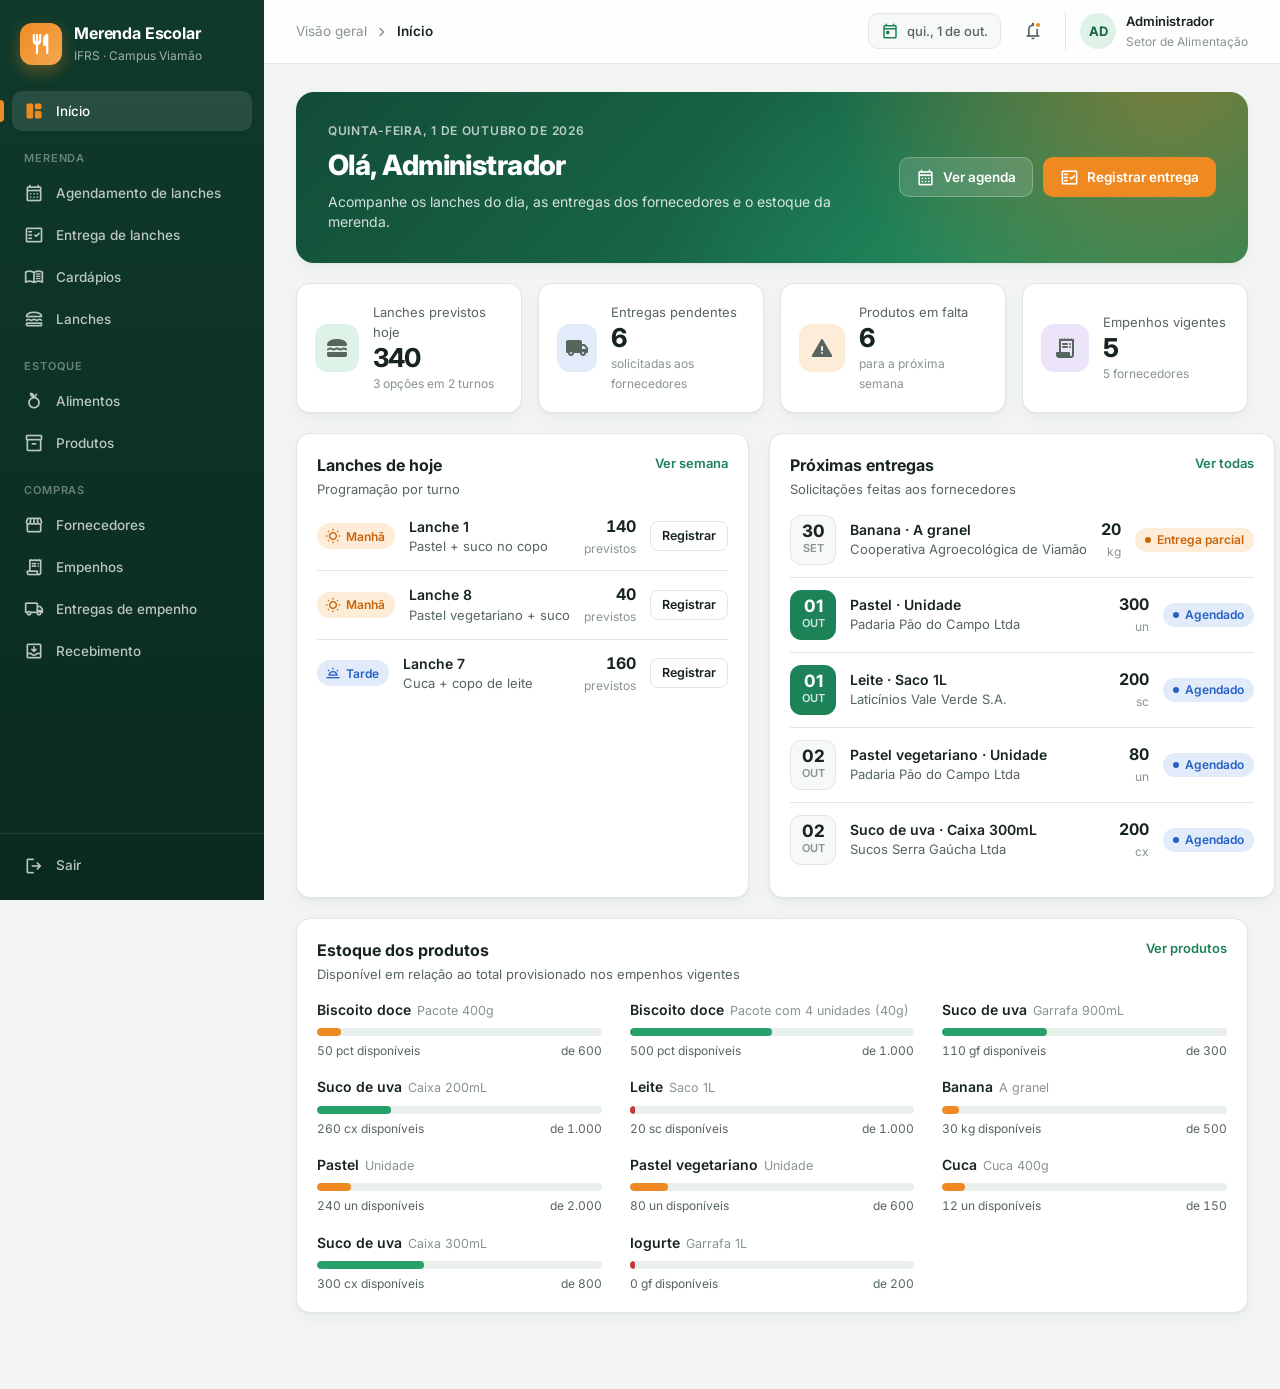
==== index.html @ b2720d5d "FIX" ====
<!DOCTYPE html>
<html lang="pt-BR">
<head>
    <meta charset="UTF-8">
    <meta name="viewport" content="width=device-width, initial-scale=1.0">
    <title>Merenda Escolar · IFRS Campus Viamão</title>
    <link rel="preconnect" href="https://fonts.googleapis.com">
    <link rel="preconnect" href="https://fonts.gstatic.com" crossorigin>
    <link rel="stylesheet" href="https://fonts.googleapis.com/css2?family=Inter:wght@400;500;600;700;800&display=swap">
    <link rel="stylesheet" href="https://fonts.googleapis.com/css2?family=Material+Symbols+Rounded:opsz,wght,FILL,GRAD@20..48,300..600,0..1,0&display=block">
    <link rel="stylesheet" href="css/style.css">
</head>
<body>

    <aside class="sidebar">
        <div class="marca">
            <div class="marca-icone"><span class="icone">restaurant</span></div>
            <div>
                <strong>Merenda Escolar</strong>
                <small>IFRS · Campus Viamão</small>
            </div>
        </div>

        <nav class="menu">
            <a href="#inicio"><span class="icone">space_dashboard</span>Início</a>

            <p class="menu-grupo">Merenda</p>
            <a href="#agendamento"><span class="icone">calendar_month</span>Agendamento de lanches</a>
            <a href="#entrega-lanche"><span class="icone">fact_check</span>Entrega de lanches</a>
            <a href="#cardapios"><span class="icone">menu_book</span>Cardápios</a>
            <a href="#lanches"><span class="icone">lunch_dining</span>Lanches</a>

            <p class="menu-grupo">Estoque</p>
            <a href="#alimentos"><span class="icone">nutrition</span>Alimentos</a>
            <a href="#produtos"><span class="icone">inventory_2</span>Produtos</a>

            <p class="menu-grupo">Compras</p>
            <a href="#fornecedores"><span class="icone">storefront</span>Fornecedores</a>
            <a href="#empenhos"><span class="icone">receipt_long</span>Empenhos</a>
            <a href="#agenda-empenho"><span class="icone">local_shipping</span>Entregas de empenho</a>
            <a href="#recebimento"><span class="icone">move_to_inbox</span>Recebimento</a>
        </nav>

        <div class="sidebar-rodape">
            <a href="#inicio"><span class="icone">logout</span>Sair</a>
        </div>
    </aside>

    <div class="sobreposicao" onclick="alternarMenu()"></div>

    <div class="principal">

        <header class="topo">
            <button class="btn-icone btn-menu" onclick="alternarMenu()"><span class="icone">menu</span></button>
            <div class="trilha">
                <span id="trilha-grupo"></span>
                <span class="icone">chevron_right</span>
                <strong id="trilha-pagina"></strong>
            </div>
            <div class="topo-acoes">
                <div class="data-hoje"><span class="icone">today</span><span id="data-hoje"></span></div>
                <button class="btn-icone notificacao"><span class="icone">notifications</span><i></i></button>
                <div class="usuario">
                    <div class="avatar">AD</div>
                    <div class="usuario-info">
                        <strong>Administrador</strong>
                        <small>Setor de Alimentação</small>
                    </div>
                </div>
            </div>
        </header>

        <main class="conteudo">

            <section class="pagina" data-pagina="inicio">
                <div class="boas-vindas">
                    <div>
                        <span class="sobretitulo" id="inicio-data"></span>
                        <h1>Olá, Administrador</h1>
                        <p>Acompanhe os lanches do dia, as entregas dos fornecedores e o estoque da merenda.</p>
                    </div>
                    <div class="boas-vindas-acoes">
                        <a class="btn btn-claro" href="#agendamento"><span class="icone">calendar_month</span>Ver agenda</a>
                        <a class="btn btn-destaque" href="#entrega-lanche"><span class="icone">fact_check</span>Registrar entrega</a>
                    </div>
                </div>

                <div class="stats">
                    <div class="stat">
                        <div class="stat-icone verde"><span class="icone">lunch_dining</span></div>
                        <div><span>Lanches previstos hoje</span><strong id="stat-lanches"></strong><small id="stat-lanches-info"></small></div>
                    </div>
                    <div class="stat">
                        <div class="stat-icone azul"><span class="icone">local_shipping</span></div>
                        <div><span>Entregas pendentes</span><strong id="stat-entregas"></strong><small>solicitadas aos fornecedores</small></div>
                    </div>
                    <div class="stat">
                        <div class="stat-icone laranja"><span class="icone">warning</span></div>
                        <div><span>Produtos em falta</span><strong id="stat-abaixo"></strong><small>para a próxima semana</small></div>
                    </div>
                    <div class="stat">
                        <div class="stat-icone roxo"><span class="icone">receipt_long</span></div>
                        <div><span>Empenhos vigentes</span><strong id="stat-empenhos"></strong><small id="stat-empenhos-info"></small></div>
                    </div>
                </div>

                <div class="grade-2">
                    <div class="card">
                        <div class="card-topo">
                            <div><h3>Lanches de hoje</h3><p>Programação por turno</p></div>
                            <a class="link" href="#agendamento">Ver semana</a>
                        </div>
                        <ul class="lista" id="inicio-lanches"></ul>
                    </div>
                    <div class="card">
                        <div class="card-topo">
                            <div><h3>Próximas entregas</h3><p>Solicitações feitas aos fornecedores</p></div>
                            <a class="link" href="#agenda-empenho">Ver todas</a>
                        </div>
                        <ul class="lista" id="inicio-entregas"></ul>
                    </div>
                </div>

                <div class="card">
                    <div class="card-topo">
                        <div><h3>Estoque dos produtos</h3><p>Disponível em relação ao total provisionado nos empenhos vigentes</p></div>
                        <a class="link" href="#produtos">Ver produtos</a>
                    </div>
                    <div class="estoque-grade" id="inicio-estoque"></div>
                </div>
            </section>

            <section class="pagina" data-pagina="agendamento">
                <div class="pagina-topo">
                    <div>
                        <h1>Agendamento de lanches</h1>
                        <p>Programe os lanches de cada dia e turno. Mais de um lanche no mesmo turno vira opção de escolha para os estudantes.</p>
                    </div>
                    <button class="btn btn-primario" data-modal="modal-agendamento"><span class="icone">add</span>Agendar lanche</button>
                </div>

                <div class="card">
                    <div class="semana-barra">
                        <div class="semana-nav">
                            <button class="btn-icone" onclick="mudarSemana(-1)"><span class="icone">chevron_left</span></button>
                            <strong id="semana-titulo"></strong>
                            <button class="btn-icone" onclick="mudarSemana(1)"><span class="icone">chevron_right</span></button>
                            <button class="btn btn-fantasma btn-pequeno" onclick="mudarSemana(0)">Semana atual</button>
                        </div>
                        <div class="legenda">
                            <span><i class="ponto agendado"></i>Agendado</span>
                            <span><i class="ponto entregue"></i>Entregue</span>
                        </div>
                    </div>
                    <div class="semana" id="semana"></div>
                </div>

                <div class="card">
                    <div class="card-topo">
                        <div>
                            <h3>Previsão de produtos</h3>
                            <p>Quantidade necessária para a semana de <span id="previsao-periodo"></span>, comparada ao estoque e ao saldo dos empenhos</p>
                        </div>
                    </div>
                    <div class="tabela-wrap tabela-embutida">
                        <table class="tabela">
                            <thead>
                                <tr><th>Produto</th><th class="num">Necessário</th><th class="num">Em estoque</th><th class="num">Saldo em empenho</th><th>Situação</th><th></th></tr>
                            </thead>
                            <tbody id="tabela-necessidade"></tbody>
                        </table>
                    </div>
                </div>
            </section>

            <section class="pagina" data-pagina="entrega-lanche">
                <div class="pagina-topo">
                    <div>
                        <h1>Entrega de lanches</h1>
                        <p>Registre o que foi efetivamente entregue aos estudantes e acompanhe a sobra de cada lanche.</p>
                    </div>
                </div>

                <div class="entrega-layout">
                    <div class="card entrega-lateral">
                        <label class="campo"><span>Data</span><input type="date" id="entrega-data" onchange="renderEntregaLista()"></label>
                        <div class="entrega-lista" id="entrega-lista"></div>
                    </div>
                    <div class="card" id="entrega-detalhe"></div>
                </div>

                <div class="card">
                    <div class="card-topo">
                        <div><h3>Histórico de entregas</h3><p>Lanches já entregues e sobra calculada (previsto − entregue)</p></div>
                    </div>
                    <div class="tabela-wrap tabela-embutida">
                        <table class="tabela">
                            <thead>
                                <tr><th>Data</th><th>Turno</th><th>Lanche</th><th class="num">Previstos</th><th class="num">Entregues</th><th class="num">Sobra</th><th>Aproveitamento</th></tr>
                            </thead>
                            <tbody id="tabela-historico"></tbody>
                        </table>
                    </div>
                </div>
            </section>

            <section class="pagina" data-pagina="cardapios">
                <div class="pagina-topo">
                    <div>
                        <h1>Cardápios</h1>
                        <p>Combinações de alimentos com a quantidade expressa na unidade base de cada alimento.</p>
                    </div>
                    <button class="btn btn-primario" data-modal="modal-cardapio"><span class="icone">add</span>Novo cardápio</button>
                </div>
                <div class="cartoes" id="lista-cardapios"></div>
            </section>

            <section class="pagina" data-pagina="lanches">
                <div class="pagina-topo">
                    <div>
                        <h1>Lanches</h1>
                        <p>Cada lanche define exatamente quais produtos serão entregues e de que forma.</p>
                    </div>
                    <button class="btn btn-primario" data-modal="modal-lanche"><span class="icone">add</span>Novo lanche</button>
                </div>

                <div class="referencias">
                    <div><span class="ref ref-inteiro">Inteiro</span><p>Quantidade do produto inteiro: 1 caixa, 2 pastéis, ¼ de cuca.</p></div>
                    <div><span class="ref ref-base">Unidade base</span><p>Na unidade do alimento: 0,2 L de suco, 0,3 Kg de banana.</p></div>
                    <div><span class="ref ref-subitens">Subitens</span><p>Partes do produto: 4 biscoitos de um pacote com 40.</p></div>
                </div>

                <div class="cartoes" id="lista-lanches"></div>
            </section>

            <section class="pagina" data-pagina="alimentos">
                <div class="pagina-topo">
                    <div>
                        <h1>Alimentos</h1>
                        <p>Cadastro genérico dos alimentos que compõem os cardápios.</p>
                    </div>
                    <button class="btn btn-primario" data-modal="modal-alimento"><span class="icone">add</span>Novo alimento</button>
                </div>

                <div class="card" data-filtragem>
                    <div class="card-barra">
                        <label class="busca"><span class="icone">search</span><input type="search" placeholder="Buscar alimento"></label>
                        <div class="chips">
                            <button class="ativo" data-filtro="">Todos</button>
                            <button data-filtro="Comida">Comida</button>
                            <button data-filtro="Bebida">Bebida</button>
                        </div>
                    </div>
                    <div class="tabela-wrap tabela-embutida">
                        <table class="tabela">
                            <thead>
                                <tr><th>Alimento</th><th>Natureza</th><th>Grupo</th><th>Unidade base</th><th class="num">Produtos</th><th></th></tr>
                            </thead>
                            <tbody id="tabela-alimentos" data-itens></tbody>
                        </table>
                    </div>
                </div>
            </section>

            <section class="pagina" data-pagina="produtos">
                <div class="pagina-topo">
                    <div>
                        <h1>Produtos</h1>
                        <p>Apresentações concretas dos alimentos, com embalagem, subitens e estoque.</p>
                    </div>
                    <button class="btn btn-primario" data-modal="modal-produto"><span class="icone">add</span>Novo produto</button>
                </div>

                <div class="card" data-filtragem>
                    <div class="card-barra">
                        <label class="busca"><span class="icone">search</span><input type="search" placeholder="Buscar produto"></label>
                        <div class="chips">
                            <button class="ativo" data-filtro="">Todos</button>
                            <button data-filtro="Comida">Comida</button>
                            <button data-filtro="Bebida">Bebida</button>
                        </div>
                    </div>
                    <div class="tabela-wrap tabela-embutida">
                        <table class="tabela">
                            <thead>
                                <tr><th>Produto</th><th>Quant. unitária base</th><th>Subitens</th><th>Estoque disponível</th><th class="num">Provisionado</th><th></th></tr>
                            </thead>
                            <tbody id="tabela-produtos" data-itens></tbody>
                        </table>
                    </div>
                </div>
            </section>

            <section class="pagina" data-pagina="fornecedores">
                <div class="pagina-topo">
                    <div>
                        <h1>Fornecedores</h1>
                        <p>Empresas com contrato de empenho firmado com o campus.</p>
                    </div>
                    <button class="btn btn-primario" data-modal="modal-fornecedor"><span class="icone">add</span>Novo fornecedor</button>
                </div>

                <div class="card" data-filtragem>
                    <div class="card-barra">
                        <label class="busca"><span class="icone">search</span><input type="search" placeholder="Buscar por nome ou CNPJ"></label>
                    </div>
                    <div class="tabela-wrap tabela-embutida">
                        <table class="tabela">
                            <thead>
                                <tr><th>Fornecedor</th><th>CNPJ</th><th>Telefone</th><th>Empenhos</th><th></th></tr>
                            </thead>
                            <tbody id="tabela-fornecedores" data-itens></tbody>
                        </table>
                    </div>
                </div>
            </section>

            <section class="pagina" data-pagina="empenhos">
                <div class="pagina-topo">
                    <div>
                        <h1>Empenhos</h1>
                        <p>Contratos informados pelo setor de compras, com os itens e quantidades empenhadas.</p>
                    </div>
                    <button class="btn btn-primario" data-modal="modal-empenho"><span class="icone">add</span>Registrar empenho</button>
                </div>

                <div data-filtragem>
                    <div class="barra-solta">
                        <label class="busca"><span class="icone">search</span><input type="search" placeholder="Buscar empenho, fornecedor ou produto"></label>
                        <div class="chips">
                            <button class="ativo" data-filtro="">Todos</button>
                            <button data-filtro="vigente">Vigentes</button>
                            <button data-filtro="encerrado">Encerrados</button>
                        </div>
                    </div>
                    <div id="lista-empenhos" data-itens></div>
                </div>
            </section>

            <section class="pagina" data-pagina="agenda-empenho">
                <div class="pagina-topo">
                    <div>
                        <h1>Entregas de empenho</h1>
                        <p>Solicitações de entrega feitas aos fornecedores a partir do saldo dos empenhos.</p>
                    </div>
                    <button class="btn btn-primario" data-modal="modal-agenda-empenho"><span class="icone">add</span>Solicitar entrega</button>
                </div>

                <div class="card" data-filtragem>
                    <div class="card-barra">
                        <label class="busca"><span class="icone">search</span><input type="search" placeholder="Buscar solicitação"></label>
                        <div class="chips">
                            <button class="ativo" data-filtro="">Todas</button>
                            <button data-filtro="agendado">Agendadas</button>
                            <button data-filtro="entrega_parcial">Parciais</button>
                            <button data-filtro="entrega_total">Totais</button>
                            <button data-filtro="finalizado">Finalizadas</button>
                        </div>
                    </div>
                    <div class="tabela-wrap tabela-embutida">
                        <table class="tabela">
                            <thead>
                                <tr><th>Empenho</th><th>Produto</th><th>Solicitado em</th><th>Previsto para</th><th class="num">Solicitado</th><th class="num">Entregue</th><th>Situação</th><th></th></tr>
                            </thead>
                            <tbody id="tabela-agenda-empenho" data-itens></tbody>
                        </table>
                    </div>
                </div>
            </section>

            <section class="pagina" data-pagina="recebimento">
                <div class="pagina-topo">
                    <div>
                        <h1>Recebimento de produtos</h1>
                        <p>Confirme as entregas feitas pelos fornecedores. O estoque disponível é atualizado com a quantidade recebida.</p>
                    </div>
                </div>

                <div class="recebimentos" id="lista-recebimento"></div>

                <div class="card">
                    <div class="card-topo">
                        <div><h3>Recebimentos recentes</h3><p>Entregas já registradas no sistema</p></div>
                    </div>
                    <div class="tabela-wrap tabela-embutida">
                        <table class="tabela">
                            <thead>
                                <tr><th>Recebido em</th><th>Produto</th><th>Empenho</th><th class="num">Solicitado</th><th class="num">Recebido</th><th>Situação</th></tr>
                            </thead>
                            <tbody id="tabela-recebidos"></tbody>
                        </table>
                    </div>
                </div>
            </section>

        </main>
    </div>

    <dialog class="modal" id="modal-agendamento">
        <form method="dialog">
            <header class="modal-topo">
                <div><h2>Agendar lanche</h2><p>Escolha o dia, o turno e o lanche que será servido.</p></div>
                <button type="button" class="btn-icone" data-fechar><span class="icone">close</span></button>
            </header>
            <div class="modal-corpo">
                <div class="campos">
                    <label class="campo"><span>Data</span><input type="date" value="2026-10-05"></label>
                    <div class="campo">
                        <span>Turno</span>
                        <div class="segmentado">
                            <label><input type="radio" name="turno-agendamento" checked><span>Manhã</span></label>
                            <label><input type="radio" name="turno-agendamento"><span>Tarde</span></label>
                        </div>
                    </div>
                    <label class="campo campo-largo"><span>Lanche</span><select data-opcoes="lanches"></select></label>
                    <label class="campo"><span>Quantidade prevista</span><input type="number" min="1" placeholder="Ex.: 140"></label>
                    <label class="campo"><span>Situação</span><input type="text" value="Agendado" disabled></label>
                    <label class="campo campo-largo"><span>Observações</span><textarea rows="3" placeholder="Opcional"></textarea></label>
                    <div class="dica campo-largo"><span class="icone">lightbulb</span><p>Para oferecer duas opções no mesmo turno, agende outro lanche com a mesma data e turno.</p></div>
                </div>
            </div>
            <footer class="modal-rodape">
                <button type="button" class="btn btn-fantasma" data-fechar>Cancelar</button>
                <button class="btn btn-primario" data-toast="Lanche agendado">Salvar agendamento</button>
            </footer>
        </form>
    </dialog>

    <dialog class="modal" id="modal-cardapio">
        <form method="dialog">
            <header class="modal-topo">
                <div><h2>Cardápio</h2><p>Monte a lista de alimentos e a quantidade de cada um.</p></div>
                <button type="button" class="btn-icone" data-fechar><span class="icone">close</span></button>
            </header>
            <div class="modal-corpo">
                <div class="campos">
                    <label class="campo campo-largo"><span>Nome</span><input type="text" placeholder="Ex.: Banana, biscoito e leite"></label>
                    <label class="campo campo-largo"><span>Descrição</span><input type="text" placeholder="Opcional"></label>
                </div>
                <div class="itens-titulo"><h4>Itens de alimento</h4><span>Quantidade na unidade base do alimento</span></div>
                <div class="itens-form">
                    <div class="linha-item">
                        <label class="campo"><span>Alimento</span><select data-opcoes="alimentos"></select></label>
                        <label class="campo"><span>Quantidade</span><input type="number" step="0.01" min="0" placeholder="Ex.: 0,25"></label>
                        <button type="button" class="btn-icone" data-remover title="Remover"><span class="icone">delete</span></button>
                    </div>
                    <div class="linha-item">
                        <label class="campo"><span>Alimento</span><select data-opcoes="alimentos"></select></label>
                        <label class="campo"><span>Quantidade</span><input type="number" step="0.01" min="0" placeholder="Ex.: 0,25"></label>
                        <button type="button" class="btn-icone" data-remover title="Remover"><span class="icone">delete</span></button>
                    </div>
                </div>
                <button type="button" class="btn-adicionar" data-adicionar><span class="icone">add</span>Adicionar item</button>
            </div>
            <footer class="modal-rodape">
                <button type="button" class="btn btn-fantasma" data-fechar>Cancelar</button>
                <button class="btn btn-primario" data-toast="Cardápio salvo">Salvar cardápio</button>
            </footer>
        </form>
    </dialog>

    <dialog class="modal modal-largo" id="modal-lanche">
        <form method="dialog">
            <header class="modal-topo">
                <div><h2>Lanche</h2><p>Defina os produtos que serão entregues a partir de um cardápio.</p></div>
                <button type="button" class="btn-icone" data-fechar><span class="icone">close</span></button>
            </header>
            <div class="modal-corpo">
                <div class="campos">
                    <label class="campo"><span>Cardápio</span><select data-opcoes="cardapios"></select></label>
                    <label class="campo"><span>Descrição</span><input type="text" placeholder="Ex.: Pastel + suco em caixinha"></label>
                </div>
                <div class="itens-titulo"><h4>Itens do lanche</h4><span>Produto e forma de consumo</span></div>
                <div class="itens-form">
                    <div class="linha-item lanche">
                        <label class="campo"><span>Produto</span><select data-opcoes="produtos"></select></label>
                        <label class="campo"><span>Referência</span><select><option>Inteiro</option><option>Unidade base</option><option>Subitens</option></select></label>
                        <label class="campo"><span>Quantidade</span><input type="number" step="0.01" min="0" placeholder="Ex.: 1"></label>
                        <label class="campo"><span>Conversão</span><input type="number" min="1" placeholder="Auto"></label>
                        <button type="button" class="btn-icone" data-remover title="Remover"><span class="icone">delete</span></button>
                    </div>
                    <div class="linha-item lanche">
                        <label class="campo"><span>Produto</span><select data-opcoes="produtos"></select></label>
                        <label class="campo"><span>Referência</span><select><option>Inteiro</option><option>Unidade base</option><option>Subitens</option></select></label>
                        <label class="campo"><span>Quantidade</span><input type="number" step="0.01" min="0" placeholder="Ex.: 1"></label>
                        <label class="campo"><span>Conversão</span><input type="number" min="1" placeholder="Auto"></label>
                        <button type="button" class="btn-icone" data-remover title="Remover"><span class="icone">delete</span></button>
                    </div>
                </div>
                <button type="button" class="btn-adicionar" data-adicionar><span class="icone">add</span>Adicionar item</button>
                <div class="dica"><span class="icone">info</span><p>A conversão só é usada em subitens. Deixe em branco para usar a quantidade de subitens cadastrada no produto.</p></div>
            </div>
            <footer class="modal-rodape">
                <button type="button" class="btn btn-fantasma" data-fechar>Cancelar</button>
                <button class="btn btn-primario" data-toast="Lanche salvo">Salvar lanche</button>
            </footer>
        </form>
    </dialog>

    <dialog class="modal" id="modal-alimento">
        <form method="dialog">
            <header class="modal-topo">
                <div><h2>Alimento</h2><p>Entidade genérica usada na montagem dos cardápios.</p></div>
                <button type="button" class="btn-icone" data-fechar><span class="icone">close</span></button>
            </header>
            <div class="modal-corpo">
                <div class="campos">
                    <label class="campo campo-largo"><span>Nome</span><input type="text" placeholder="Ex.: Banana"></label>
                    <label class="campo campo-largo"><span>Descrição</span><input type="text" placeholder="Ex.: Banana prata"></label>
                    <div class="campo">
                        <span>Natureza</span>
                        <div class="segmentado">
                            <label><input type="radio" name="natureza" checked><span>Comida</span></label>
                            <label><input type="radio" name="natureza"><span>Bebida</span></label>
                        </div>
                    </div>
                    <label class="campo">
                        <span>Grupo alimentar</span>
                        <select><option>Fruta</option><option>Panifício</option><option>Laticínio</option><option>Suco</option><option>Cereal</option><option>Outro</option></select>
                    </label>
                    <label class="campo">
                        <span>Unidade de medida base</span>
                        <select><option>Quilograma (Kg)</option><option>Grama (g)</option><option>Litro (L)</option><option>Mililitro (mL)</option><option>Unidade (un)</option><option>Dúzia (dz)</option></select>
                    </label>
                </div>
            </div>
            <footer class="modal-rodape">
                <button type="button" class="btn btn-fantasma" data-fechar>Cancelar</button>
                <button class="btn btn-primario" data-toast="Alimento salvo">Salvar alimento</button>
            </footer>
        </form>
    </dialog>

    <dialog class="modal" id="modal-produto">
        <form method="dialog">
            <header class="modal-topo">
                <div><h2>Produto</h2><p>Apresentação concreta de um alimento adquirido.</p></div>
                <button type="button" class="btn-icone" data-fechar><span class="icone">close</span></button>
            </header>
            <div class="modal-corpo">
                <div class="campos">
                    <label class="campo"><span>Alimento</span><select data-opcoes="alimentos"></select></label>
                    <label class="campo">
                        <span>Embalagem</span>
                        <select><option>Unidade (un)</option><option>Pacote (pct)</option><option>Caixa (cx)</option><option>Garrafa (gf)</option><option>Saco (sc)</option><option>Quilo (kg)</option></select>
                    </label>
                    <label class="campo campo-largo"><span>Descrição</span><input type="text" placeholder="Ex.: Pacote 400g"></label>
                    <label class="campo"><span>Quantidade unitária base</span><span class="input-sufixo"><input type="number" step="0.01" min="0" placeholder="0,4"><em>Kg</em></span></label>
                    <label class="campo"><span>Estoque atual</span><input type="number" min="0" placeholder="0"></label>
                    <label class="campo"><span>Quantidade de subitens</span><input type="number" min="0" placeholder="Ex.: 40"></label>
                    <label class="campo"><span>Nome do subitem</span><input type="text" placeholder="Ex.: biscoitos"></label>
                    <div class="dica campo-largo"><span class="icone">lightbulb</span><p>Um pacote de biscoito de 400g tem quantidade unitária base 0,4 Kg e aproximadamente 40 subitens.</p></div>
                </div>
            </div>
            <footer class="modal-rodape">
                <button type="button" class="btn btn-fantasma" data-fechar>Cancelar</button>
                <button class="btn btn-primario" data-toast="Produto salvo">Salvar produto</button>
            </footer>
        </form>
    </dialog>

    <dialog class="modal" id="modal-fornecedor">
        <form method="dialog">
            <header class="modal-topo">
                <div><h2>Fornecedor</h2><p>Empresa com contrato de empenho firmado.</p></div>
                <button type="button" class="btn-icone" data-fechar><span class="icone">close</span></button>
            </header>
            <div class="modal-corpo">
                <div class="campos">
                    <label class="campo campo-largo"><span>Razão social</span><input type="text" placeholder="Ex.: Padaria Pão do Campo Ltda"></label>
                    <label class="campo"><span>CNPJ</span><input type="text" placeholder="00.000.000/0000-00"></label>
                    <label class="campo"><span>Telefone</span><input type="tel" placeholder="(51) 0000-0000"></label>
                    <label class="campo campo-largo"><span>E-mail</span><input type="email" placeholder="contato@empresa.com.br"></label>
                </div>
            </div>
            <footer class="modal-rodape">
                <button type="button" class="btn btn-fantasma" data-fechar>Cancelar</button>
                <button class="btn btn-primario" data-toast="Fornecedor salvo">Salvar fornecedor</button>
            </footer>
        </form>
    </dialog>

    <dialog class="modal" id="modal-empenho">
        <form method="dialog">
            <header class="modal-topo">
                <div><h2>Empenho</h2><p>Lance o contrato informado pelo setor de compras.</p></div>
                <button type="button" class="btn-icone" data-fechar><span class="icone">close</span></button>
            </header>
            <div class="modal-corpo">
                <div class="campos">
                    <label class="campo"><span>Número do empenho</span><input type="text" placeholder="Ex.: 2026NE000106"></label>
                    <label class="campo"><span>Fornecedor</span><select data-opcoes="fornecedores"></select></label>
                    <label class="campo"><span>Data inicial</span><input type="date"></label>
                    <label class="campo"><span>Data final</span><input type="date"></label>
                </div>
                <div class="itens-titulo"><h4>Itens empenhados</h4><span>Esses itens entram no estoque provisionado</span></div>
                <div class="itens-form">
                    <div class="linha-item">
                        <label class="campo"><span>Produto</span><select data-opcoes="produtos"></select></label>
                        <label class="campo"><span>Quantidade empenhada</span><input type="number" min="0" placeholder="Ex.: 1000"></label>
                        <button type="button" class="btn-icone" data-remover title="Remover"><span class="icone">delete</span></button>
                    </div>
                </div>
                <button type="button" class="btn-adicionar" data-adicionar><span class="icone">add</span>Adicionar item</button>
            </div>
            <footer class="modal-rodape">
                <button type="button" class="btn btn-fantasma" data-fechar>Cancelar</button>
                <button class="btn btn-primario" data-toast="Empenho registrado">Salvar empenho</button>
            </footer>
        </form>
    </dialog>

    <dialog class="modal" id="modal-agenda-empenho">
        <form method="dialog">
            <header class="modal-topo">
                <div><h2>Solicitar entrega</h2><p>Agende a entrega de um item do empenho com o fornecedor.</p></div>
                <button type="button" class="btn-icone" data-fechar><span class="icone">close</span></button>
            </header>
            <div class="modal-corpo">
                <div class="campos">
                    <label class="campo campo-largo"><span>Empenho</span><select data-opcoes="empenhos"></select></label>
                    <label class="campo campo-largo"><span>Produto</span><select data-opcoes="produtos"></select></label>
                    <label class="campo"><span>Quantidade solicitada</span><input type="number" min="1" placeholder="Ex.: 300"></label>
                    <label class="campo"><span>Data prevista de entrega</span><input type="date"></label>
                    <label class="campo campo-largo"><span>Observação</span><textarea rows="2" placeholder="Opcional"></textarea></label>
                    <div class="dica campo-largo"><span class="icone">info</span><p>A data da solicitação é registrada automaticamente e o estado inicial é “Agendado”.</p></div>
                </div>
            </div>
            <footer class="modal-rodape">
                <button type="button" class="btn btn-fantasma" data-fechar>Cancelar</button>
                <button class="btn btn-primario" data-toast="Entrega solicitada">Solicitar entrega</button>
            </footer>
        </form>
    </dialog>

    <div class="toast" id="toast"><span class="icone">check_circle</span><span id="toast-texto"></span></div>

    <script src="js/dados.js"></script>
    <script src="js/app.js"></script>
</body>
</html>
---- css/style.css ----
:root {
    --verde-950: #0a2a1f;
    --verde-900: #0f3a2b;
    --verde-800: #134c37;
    --verde-700: #176446;
    --verde-600: #1d8258;
    --verde-500: #27a06c;
    --verde-100: #dff2e8;
    --verde-50: #f0f8f3;
    --laranja-600: #c9640c;
    --laranja-500: #ef8a22;
    --laranja-100: #fdecd7;
    --azul-600: #2560c4;
    --azul-100: #e2ebfa;
    --vermelho-600: #c63737;
    --vermelho-100: #fae3e3;
    --roxo-600: #6c45c2;
    --roxo-100: #ece5fa;
    --fundo: #f2f5f2;
    --superficie: #ffffff;
    --superficie-2: #f7f9f7;
    --borda: #e1e7e2;
    --borda-forte: #cbd5cd;
    --texto: #17251e;
    --texto-2: #56665e;
    --texto-3: #87958e;
    --raio: 14px;
    --sombra: 0 1px 2px rgba(15, 40, 28, .05), 0 6px 18px rgba(15, 40, 28, .04);
    --sombra-forte: 0 24px 60px rgba(8, 28, 20, .22);
    --sidebar: 264px;
}

* {
    box-sizing: border-box;
    margin: 0;
    padding: 0;
}

[hidden] {
    display: none !important;
}

body {
    font-family: "Inter", system-ui, sans-serif;
    font-size: 14px;
    line-height: 1.45;
    color: var(--texto);
    background: var(--fundo);
    -webkit-font-smoothing: antialiased;
}

a {
    color: inherit;
}

button,
input,
select,
textarea {
    font: inherit;
    color: inherit;
}

:focus-visible {
    outline: 2px solid var(--verde-500);
    outline-offset: 2px;
}

.icone {
    font-family: "Material Symbols Rounded";
    font-weight: normal;
    font-style: normal;
    font-size: 20px;
    line-height: 1;
    letter-spacing: normal;
    text-transform: none;
    display: inline-block;
    white-space: nowrap;
    direction: ltr;
    user-select: none;
    flex-shrink: 0;
    font-variation-settings: "FILL" 0, "wght" 400, "GRAD" 0, "opsz" 24;
}

.sidebar {
    position: fixed;
    inset: 0 auto 0 0;
    z-index: 50;
    width: var(--sidebar);
    display: flex;
    flex-direction: column;
    color: #fff;
    background: linear-gradient(180deg, var(--verde-900) 0%, var(--verde-950) 100%);
    transition: transform .25s ease;
}

.marca {
    display: flex;
    align-items: center;
    gap: 12px;
    padding: 22px 20px 18px;
}

.marca-icone {
    width: 42px;
    height: 42px;
    border-radius: 12px;
    display: grid;
    place-items: center;
    background: linear-gradient(135deg, var(--laranja-500), #f4a852);
    box-shadow: 0 6px 16px rgba(239, 138, 34, .35);
}

.marca-icone .icone {
    font-size: 24px;
    font-variation-settings: "FILL" 1, "wght" 500, "GRAD" 0, "opsz" 24;
}

.marca strong {
    display: block;
    font-size: 16px;
    font-weight: 700;
    letter-spacing: -.01em;
}

.marca small {
    font-size: 12px;
    color: rgba(255, 255, 255, .6);
}

.menu {
    flex: 1;
    overflow-y: auto;
    padding: 8px 12px 16px;
}

.menu-grupo {
    margin: 20px 12px 6px;
    font-size: 11px;
    font-weight: 600;
    letter-spacing: .08em;
    text-transform: uppercase;
    color: rgba(255, 255, 255, .38);
}

.menu a,
.sidebar-rodape a {
    position: relative;
    display: flex;
    align-items: center;
    gap: 12px;
    padding: 10px 12px;
    margin-bottom: 2px;
    border-radius: 10px;
    font-size: 13.5px;
    font-weight: 500;
    text-decoration: none;
    color: rgba(255, 255, 255, .72);
    transition: background .15s, color .15s;
}

.menu a:hover,
.sidebar-rodape a:hover {
    color: #fff;
    background: rgba(255, 255, 255, .06);
}

.menu a.ativo {
    color: #fff;
    background: rgba(255, 255, 255, .11);
}

.menu a.ativo::before {
    content: "";
    position: absolute;
    left: -12px;
    top: 9px;
    bottom: 9px;
    width: 4px;
    border-radius: 0 4px 4px 0;
    background: var(--laranja-500);
}

.menu a.ativo .icone {
    color: var(--laranja-500);
    font-variation-settings: "FILL" 1, "wght" 400, "GRAD" 0, "opsz" 24;
}

.sidebar-rodape {
    padding: 12px;
    border-top: 1px solid rgba(255, 255, 255, .08);
}

.sobreposicao {
    position: fixed;
    inset: 0;
    z-index: 40;
    background: rgba(6, 20, 14, .45);
    opacity: 0;
    pointer-events: none;
    transition: opacity .25s;
}

.principal {
    margin-left: var(--sidebar);
    min-height: 100vh;
}

.topo {
    position: sticky;
    top: 0;
    z-index: 30;
    height: 64px;
    display: flex;
    align-items: center;
    gap: 16px;
    padding: 0 32px;
    background: rgba(255, 255, 255, .86);
    backdrop-filter: blur(12px);
    border-bottom: 1px solid var(--borda);
}

.btn-menu {
    display: none !important;
}

.trilha {
    display: flex;
    align-items: center;
    gap: 6px;
    color: var(--texto-3);
    font-size: 13.5px;
}

.trilha .icone {
    font-size: 18px;
}

.trilha strong {
    color: var(--texto);
    font-weight: 600;
}

.topo-acoes {
    margin-left: auto;
    display: flex;
    align-items: center;
    gap: 14px;
}

.data-hoje {
    display: flex;
    align-items: center;
    gap: 8px;
    height: 36px;
    padding: 0 12px;
    border: 1px solid var(--borda);
    border-radius: 10px;
    background: var(--superficie-2);
    color: var(--texto-2);
    font-size: 13px;
    font-weight: 500;
}

.data-hoje .icone {
    font-size: 18px;
    color: var(--verde-600);
}

.notificacao {
    position: relative;
}

.notificacao i {
    position: absolute;
    top: 8px;
    right: 9px;
    width: 8px;
    height: 8px;
    border-radius: 50%;
    background: var(--laranja-500);
    border: 2px solid #fff;
}

.usuario {
    display: flex;
    align-items: center;
    gap: 10px;
    padding-left: 14px;
    border-left: 1px solid var(--borda);
}

.avatar {
    width: 36px;
    height: 36px;
    border-radius: 50%;
    display: grid;
    place-items: center;
    font-size: 13px;
    font-weight: 700;
    color: var(--verde-700);
    background: var(--verde-100);
}

.usuario strong {
    display: block;
    font-size: 13px;
    font-weight: 600;
}

.usuario small {
    font-size: 12px;
    color: var(--texto-3);
}

.conteudo {
    max-width: 1320px;
    margin: 0 auto;
    padding: 28px 32px 56px;
}

.pagina {
    animation: surgir .25s ease;
}

@keyframes surgir {
    from { opacity: 0; transform: translateY(6px); }
    to { opacity: 1; transform: none; }
}

.pagina-topo {
    display: flex;
    align-items: flex-end;
    justify-content: space-between;
    gap: 20px;
    margin-bottom: 22px;
}

.pagina-topo h1 {
    font-size: 24px;
    font-weight: 750;
    letter-spacing: -.02em;
}

.pagina-topo p {
    max-width: 660px;
    margin-top: 6px;
    color: var(--texto-2);
}

.sobretitulo {
    display: block;
    font-size: 12px;
    font-weight: 600;
    letter-spacing: .06em;
    text-transform: uppercase;
    color: var(--texto-3);
}

.boas-vindas {
    position: relative;
    overflow: hidden;
    display: flex;
    align-items: center;
    justify-content: space-between;
    gap: 24px;
    padding: 30px 32px;
    margin-bottom: 20px;
    border-radius: 18px;
    color: #fff;
    background:
        radial-gradient(circle at 92% -20%, rgba(239, 138, 34, .45) 0, transparent 38%),
        radial-gradient(circle at 70% 140%, rgba(39, 160, 108, .55) 0, transparent 45%),
        linear-gradient(135deg, var(--verde-800), var(--verde-600));
    box-shadow: var(--sombra);
}

.boas-vindas .sobretitulo {
    color: rgba(255, 255, 255, .7);
}

.boas-vindas h1 {
    margin-top: 6px;
    font-size: 28px;
    font-weight: 800;
    letter-spacing: -.02em;
}

.boas-vindas p {
    max-width: 520px;
    margin-top: 6px;
    color: rgba(255, 255, 255, .82);
}

.boas-vindas-acoes {
    display: flex;
    gap: 10px;
    flex-shrink: 0;
}

.btn {
    display: inline-flex;
    align-items: center;
    justify-content: center;
    gap: 8px;
    height: 40px;
    padding: 0 16px;
    border: 1px solid transparent;
    border-radius: 10px;
    font-size: 13.5px;
    font-weight: 600;
    text-decoration: none;
    white-space: nowrap;
    cursor: pointer;
    transition: background .15s, border-color .15s, transform .1s;
}

.btn:active {
    transform: translateY(1px);
}

.btn .icone {
    font-size: 19px;
}

.btn[disabled] {
    opacity: .45;
    cursor: not-allowed;
}

.btn-primario {
    color: #fff;
    background: var(--verde-600);
}

.btn-primario:hover {
    background: var(--verde-700);
}

.btn-destaque {
    color: #fff;
    background: var(--laranja-500);
}

.btn-destaque:hover {
    background: var(--laranja-600);
}

.btn-claro {
    color: #fff;
    background: rgba(255, 255, 255, .14);
    border-color: rgba(255, 255, 255, .25);
}

.btn-claro:hover {
    background: rgba(255, 255, 255, .22);
}

.btn-fantasma {
    background: var(--superficie);
    border-color: var(--borda);
}

.btn-fantasma:hover:not([disabled]) {
    background: var(--superficie-2);
    border-color: var(--borda-forte);
}

.btn-pequeno {
    height: 32px;
    padding: 0 12px;
    font-size: 12.5px;
}

.btn-pequeno .icone {
    font-size: 17px;
}

.btn-icone {
    width: 36px;
    height: 36px;
    display: inline-grid;
    place-items: center;
    border: none;
    border-radius: 10px;
    background: transparent;
    color: var(--texto-2);
    cursor: pointer;
    transition: background .15s, color .15s;
}

.btn-icone:hover {
    color: var(--texto);
    background: var(--superficie-2);
}

.btn-mini {
    display: inline-flex;
    align-items: center;
    height: 30px;
    padding: 0 11px;
    border: 1px solid var(--borda);
    border-radius: 8px;
    background: var(--superficie);
    font-size: 12.5px;
    font-weight: 600;
    text-decoration: none;
    white-space: nowrap;
    cursor: pointer;
}

.btn-mini:hover {
    color: var(--verde-700);
    border-color: var(--verde-500);
    background: var(--verde-50);
}

.link {
    font-size: 13px;
    font-weight: 600;
    color: var(--verde-600);
    text-decoration: none;
    white-space: nowrap;
}

.link:hover {
    text-decoration: underline;
}

.card {
    padding: 20px;
    margin-bottom: 20px;
    border: 1px solid var(--borda);
    border-radius: var(--raio);
    background: var(--superficie);
    box-shadow: var(--sombra);
}

.card-topo {
    display: flex;
    align-items: flex-start;
    justify-content: space-between;
    gap: 16px;
    margin-bottom: 16px;
}

.card-topo h3 {
    font-size: 16px;
    font-weight: 700;
}

.card-topo p {
    margin-top: 3px;
    font-size: 13px;
    color: var(--texto-2);
}

.card-barra,
.barra-solta {
    display: flex;
    align-items: center;
    justify-content: space-between;
    flex-wrap: wrap;
    gap: 12px;
    margin-bottom: 16px;
}

.grade-2 {
    display: grid;
    grid-template-columns: 1fr 1fr;
    gap: 20px;
    margin-bottom: 20px;
}

.grade-2 .card,
.cartoes .card,
.recebimentos .card {
    margin-bottom: 0;
}

.stats {
    display: grid;
    grid-template-columns: repeat(4, 1fr);
    gap: 16px;
    margin-bottom: 20px;
}

.stat {
    display: flex;
    align-items: center;
    gap: 14px;
    padding: 18px;
    border: 1px solid var(--borda);
    border-radius: var(--raio);
    background: var(--superficie);
    box-shadow: var(--sombra);
}

.stat-icone {
    width: 48px;
    height: 48px;
    border-radius: 13px;
    display: grid;
    place-items: center;
}

.stat-icone .icone {
    font-size: 24px;
    font-variation-settings: "FILL" 1, "wght" 400, "GRAD" 0, "opsz" 24;
}

.stat-icone.verde { color: var(--verde-700); background: var(--verde-100); }
.stat-icone.azul { color: var(--azul-600); background: var(--azul-100); }
.stat-icone.laranja { color: var(--laranja-600); background: var(--laranja-100); }
.stat-icone.roxo { color: var(--roxo-600); background: var(--roxo-100); }

.stat span {
    font-size: 13px;
    color: var(--texto-2);
}

.stat strong {
    display: block;
    font-size: 26px;
    font-weight: 750;
    line-height: 1.2;
    letter-spacing: -.02em;
}

.stat small {
    font-size: 12px;
    color: var(--texto-3);
}

.lista {
    list-style: none;
}

.linha-lista {
    display: flex;
    align-items: center;
    gap: 14px;
    padding: 12px 0;
    border-top: 1px solid var(--borda);
}

.linha-lista:first-child {
    border-top: none;
    padding-top: 0;
}

.linha-info {
    flex: 1;
    min-width: 0;
}

.linha-info strong {
    display: block;
    font-weight: 600;
    white-space: nowrap;
    overflow: hidden;
    text-overflow: ellipsis;
}

.linha-info span {
    display: block;
    font-size: 13px;
    color: var(--texto-2);
    white-space: nowrap;
    overflow: hidden;
    text-overflow: ellipsis;
}

.linha-qtd {
    text-align: right;
}

.linha-qtd strong {
    display: block;
    font-size: 16px;
    font-weight: 700;
    font-variant-numeric: tabular-nums;
}

.linha-qtd span {
    font-size: 12px;
    color: var(--texto-3);
}

.turno-tag {
    display: inline-flex;
    align-items: center;
    gap: 5px;
    height: 26px;
    padding: 0 10px 0 8px;
    border-radius: 99px;
    font-size: 12px;
    font-weight: 600;
    white-space: nowrap;
}

.turno-tag .icone {
    font-size: 16px;
}

.turno-tag.manha { color: var(--laranja-600); background: var(--laranja-100); }
.turno-tag.tarde { color: var(--azul-600); background: var(--azul-100); }

.data-bloco {
    width: 46px;
    height: 50px;
    flex-shrink: 0;
    display: flex;
    flex-direction: column;
    align-items: center;
    justify-content: center;
    border: 1px solid var(--borda);
    border-radius: 11px;
    background: var(--superficie-2);
}

.data-bloco strong {
    font-size: 17px;
    font-weight: 750;
    line-height: 1.1;
}

.data-bloco span {
    font-size: 11px;
    font-weight: 600;
    text-transform: uppercase;
    color: var(--texto-3);
}

.data-bloco.hoje {
    color: #fff;
    border-color: var(--verde-600);
    background: var(--verde-600);
}

.data-bloco.hoje span {
    color: rgba(255, 255, 255, .8);
}

.estoque-grade {
    display: grid;
    grid-template-columns: repeat(auto-fill, minmax(250px, 1fr));
    gap: 18px 28px;
}

.estoque-nome {
    display: flex;
    align-items: baseline;
    gap: 6px;
    margin-bottom: 8px;
}

.estoque-nome strong {
    font-weight: 600;
}

.estoque-nome span {
    font-size: 12.5px;
    color: var(--texto-3);
}

.estoque-valores {
    display: flex;
    justify-content: space-between;
    margin-top: 6px;
    font-size: 12px;
    color: var(--texto-2);
    font-variant-numeric: tabular-nums;
}

.barra {
    height: 8px;
    border-radius: 99px;
    overflow: hidden;
    background: #e9efea;
}

.barra i {
    display: block;
    height: 100%;
    border-radius: 99px;
}

.barra .ok { background: var(--verde-500); }
.barra .atencao { background: var(--laranja-500); }
.barra .critico { background: var(--vermelho-600); }

.percentual {
    display: flex;
    align-items: center;
    gap: 10px;
    min-width: 140px;
}

.percentual .barra {
    flex: 1;
}

.percentual span {
    width: 38px;
    font-size: 12.5px;
    font-weight: 600;
    text-align: right;
    font-variant-numeric: tabular-nums;
}

.badge {
    display: inline-flex;
    align-items: center;
    gap: 6px;
    height: 24px;
    padding: 0 10px;
    border-radius: 99px;
    font-size: 12px;
    font-weight: 600;
    white-space: nowrap;
}

.badge::before {
    content: "";
    width: 6px;
    height: 6px;
    border-radius: 50%;
    background: currentColor;
}

.badge-verde { color: var(--verde-700); background: var(--verde-100); }
.badge-azul { color: var(--azul-600); background: var(--azul-100); }
.badge-laranja { color: var(--laranja-600); background: var(--laranja-100); }
.badge-vermelho { color: var(--vermelho-600); background: var(--vermelho-100); }
.badge-cinza { color: var(--texto-2); background: #edf0ee; }

.busca {
    display: flex;
    align-items: center;
    gap: 8px;
    height: 40px;
    min-width: 280px;
    padding: 0 12px;
    border: 1px solid var(--borda);
    border-radius: 10px;
    background: var(--superficie-2);
    transition: border-color .15s, box-shadow .15s, background .15s;
}

.busca .icone {
    color: var(--texto-3);
}

.busca input {
    flex: 1;
    border: none;
    outline: none;
    background: transparent;
}

.busca:focus-within {
    border-color: var(--verde-500);
    background: var(--superficie);
    box-shadow: 0 0 0 3px rgba(39, 160, 108, .14);
}

.barra-solta .busca {
    background: var(--superficie);
}

.chips {
    display: flex;
    flex-wrap: wrap;
    gap: 6px;
}

.chips button {
    height: 32px;
    padding: 0 14px;
    border: 1px solid var(--borda);
    border-radius: 99px;
    background: var(--superficie);
    color: var(--texto-2);
    font-size: 12.5px;
    font-weight: 600;
    cursor: pointer;
    transition: all .15s;
}

.chips button:hover {
    border-color: var(--borda-forte);
    color: var(--texto);
}

.chips button.ativo {
    color: #fff;
    border-color: var(--verde-900);
    background: var(--verde-900);
}

.tabela-wrap {
    overflow-x: auto;
}

.tabela-embutida {
    margin: 0 -20px -20px;
    border-top: 1px solid var(--borda);
}

.tabela-borda {
    margin-bottom: 18px;
    border: 1px solid var(--borda);
    border-radius: 12px;
}

.tabela {
    width: 100%;
    min-width: 700px;
    border-collapse: collapse;
}

.tabela th {
    padding: 11px 14px;
    background: var(--superficie-2);
    border-bottom: 1px solid var(--borda);
    font-size: 11.5px;
    font-weight: 600;
    letter-spacing: .05em;
    text-align: left;
    text-transform: uppercase;
    color: var(--texto-3);
    white-space: nowrap;
}

.tabela td {
    padding: 13px 14px;
    border-bottom: 1px solid var(--borda);
    vertical-align: middle;
}

.tabela th:first-child,
.tabela td:first-child {
    padding-left: 20px;
}

.tabela th:last-child,
.tabela td:last-child {
    padding-right: 20px;
}

.tabela tbody tr:last-child td {
    border-bottom: none;
}

.tabela tbody tr:hover {
    background: #fafcfa;
}

.tabela td strong {
    display: block;
    font-weight: 600;
}

.tabela td small {
    display: block;
    margin-top: 2px;
    font-size: 12px;
    color: var(--texto-3);
}

.tabela .num {
    text-align: right;
    font-variant-numeric: tabular-nums;
    white-space: nowrap;
}

.tabela .acoes {
    text-align: right;
    white-space: nowrap;
}

.tabela .acoes .btn-icone {
    width: 32px;
    height: 32px;
}

.tabela .acoes .btn-icone .icone {
    font-size: 19px;
}

.col-estoque {
    min-width: 190px;
}

.col-estoque .barra {
    margin-bottom: 4px;
}

.celula-nome {
    display: flex;
    align-items: center;
    gap: 12px;
}

.avatar-item {
    width: 38px;
    height: 38px;
    flex-shrink: 0;
    display: grid;
    place-items: center;
    border-radius: 10px;
    font-size: 12.5px;
    font-weight: 700;
    color: var(--verde-700);
    background: var(--verde-100);
}

.avatar-item.comida { color: var(--laranja-600); background: var(--laranja-100); }
.avatar-item.bebida { color: var(--azul-600); background: var(--azul-100); }

.avatar-item .icone {
    font-size: 20px;
}

.unidade {
    display: inline-block;
    min-width: 32px;
    padding: 2px 8px;
    border: 1px solid var(--borda);
    border-radius: 6px;
    background: var(--superficie-2);
    font-size: 12px;
    font-weight: 600;
    text-align: center;
}

.mono {
    font-variant-numeric: tabular-nums;
    letter-spacing: .01em;
}

.semana-barra {
    display: flex;
    align-items: center;
    justify-content: space-between;
    flex-wrap: wrap;
    gap: 12px;
    margin-bottom: 16px;
}

.semana-nav {
    display: flex;
    align-items: center;
    gap: 6px;
}

.semana-nav strong {
    min-width: 170px;
    font-size: 15px;
    font-weight: 700;
    text-align: center;
}

.semana-nav .btn {
    margin-left: 8px;
}

.legenda {
    display: flex;
    gap: 16px;
    font-size: 12.5px;
    color: var(--texto-2);
}

.ponto {
    display: inline-block;
    width: 9px;
    height: 9px;
    margin-right: 6px;
    border-radius: 3px;
}

.ponto.agendado { background: var(--azul-600); }
.ponto.entregue { background: var(--verde-500); }

.semana {
    display: grid;
    grid-template-columns: repeat(5, minmax(190px, 1fr));
    gap: 12px;
    overflow-x: auto;
    padding-bottom: 4px;
}

.dia {
    display: flex;
    flex-direction: column;
    gap: 14px;
    padding: 14px 12px;
    border: 1px solid var(--borda);
    border-radius: 13px;
    background: var(--superficie-2);
}

.dia.hoje {
    border-color: var(--verde-500);
    background: var(--verde-50);
    box-shadow: 0 0 0 3px rgba(39, 160, 108, .1);
}

.dia-topo {
    display: flex;
    align-items: baseline;
    gap: 8px;
    padding-bottom: 10px;
    border-bottom: 1px solid var(--borda);
}

.dia-topo span {
    font-size: 12px;
    font-weight: 600;
    letter-spacing: .05em;
    text-transform: uppercase;
    color: var(--texto-3);
}

.dia-topo strong {
    font-size: 17px;
    font-weight: 750;
}

.dia-topo em {
    margin-left: auto;
    padding: 2px 8px;
    border-radius: 99px;
    font-size: 11px;
    font-style: normal;
    font-weight: 700;
    color: #fff;
    background: var(--verde-600);
}

.turno h4 {
    display: flex;
    align-items: center;
    gap: 5px;
    margin-bottom: 8px;
    font-size: 11.5px;
    font-weight: 600;
    letter-spacing: .05em;
    text-transform: uppercase;
    color: var(--texto-3);
}

.turno h4 .icone {
    font-size: 16px;
}

.lanche-chip {
    display: grid;
    grid-template-columns: 1fr auto;
    gap: 2px 8px;
    padding: 9px 10px 9px 11px;
    margin-bottom: 6px;
    border: 1px solid var(--borda);
    border-left: 3px solid var(--azul-600);
    border-radius: 9px;
    background: var(--superficie);
}

.lanche-chip.entregue {
    border-left-color: var(--verde-500);
}

.lanche-chip strong {
    font-size: 13px;
    font-weight: 650;
}

.lanche-chip em {
    font-size: 12px;
    font-style: normal;
    font-weight: 700;
    color: var(--texto-2);
    font-variant-numeric: tabular-nums;
}

.lanche-chip span {
    grid-column: 1 / -1;
    font-size: 12px;
    color: var(--texto-2);
}

.add-lanche,
.btn-adicionar {
    width: 100%;
    display: flex;
    align-items: center;
    justify-content: center;
    gap: 4px;
    border: 1px dashed var(--borda-forte);
    border-radius: 9px;
    background: transparent;
    color: var(--texto-3);
    font-size: 12.5px;
    font-weight: 600;
    cursor: pointer;
    transition: all .15s;
}

.add-lanche {
    height: 32px;
}

.btn-adicionar {
    height: 42px;
    margin-top: 4px;
}

.add-lanche .icone,
.btn-adicionar .icone {
    font-size: 18px;
}

.add-lanche:hover,
.btn-adicionar:hover {
    color: var(--verde-700);
    border-color: var(--verde-500);
    background: var(--superficie);
}

.entrega-layout {
    display: grid;
    grid-template-columns: 300px 1fr;
    gap: 20px;
    align-items: start;
}

.entrega-lateral {
    position: sticky;
    top: 84px;
}

.entrega-lista {
    display: flex;
    flex-direction: column;
    gap: 8px;
    margin-top: 16px;
}

.opcao-agendado {
    display: flex;
    align-items: center;
    gap: 10px;
    width: 100%;
    padding: 12px;
    border: 1px solid var(--borda);
    border-radius: 12px;
    background: var(--superficie);
    text-align: left;
    cursor: pointer;
    transition: all .15s;
}

.opcao-agendado:hover {
    border-color: var(--borda-forte);
}

.opcao-agendado.selecionado {
    border-color: var(--verde-500);
    background: var(--verde-50);
    box-shadow: 0 0 0 3px rgba(39, 160, 108, .12);
}

.opcao-info {
    flex: 1;
}

.opcao-info strong {
    display: block;
    font-weight: 600;
}

.opcao-info small {
    font-size: 12px;
    color: var(--texto-3);
}

.status-ok {
    color: var(--verde-500);
    font-variation-settings: "FILL" 1, "wght" 400, "GRAD" 0, "opsz" 24;
}

.status-pendente {
    color: var(--texto-3);
}

.detalhe-topo {
    display: flex;
    align-items: flex-start;
    gap: 14px;
    margin-bottom: 20px;
}

.detalhe-icone {
    width: 50px;
    height: 50px;
    flex-shrink: 0;
    display: grid;
    place-items: center;
    border-radius: 13px;
    color: var(--laranja-600);
    background: var(--laranja-100);
}

.detalhe-icone .icone {
    font-size: 26px;
}

.detalhe-titulo {
    flex: 1;
}

.detalhe-titulo h3 {
    margin-top: 3px;
    font-size: 18px;
    font-weight: 700;
}

.detalhe-titulo p {
    font-size: 13px;
    color: var(--texto-2);
}

.resumo-entrega {
    display: grid;
    grid-template-columns: repeat(3, 1fr);
    gap: 12px;
    margin-bottom: 18px;
}

.resumo-box {
    display: block;
    padding: 14px 16px;
    border: 1px solid var(--borda);
    border-radius: 12px;
    background: var(--superficie-2);
}

.resumo-box span {
    display: block;
    font-size: 12.5px;
    color: var(--texto-2);
}

.resumo-box strong {
    display: block;
    margin-top: 4px;
    font-size: 26px;
    font-weight: 750;
    line-height: 40px;
    font-variant-numeric: tabular-nums;
}

.input-grande {
    width: 100%;
    height: 40px;
    margin-top: 4px;
    padding: 0 10px;
    border: 1px solid var(--borda-forte);
    border-radius: 9px;
    background: var(--superficie);
    font-size: 20px;
    font-weight: 700;
}

.input-tabela {
    width: 96px;
    height: 34px;
    padding: 0 8px;
    border: 1px solid var(--borda-forte);
    border-radius: 8px;
    text-align: right;
    font-variant-numeric: tabular-nums;
}

.input-grande:focus,
.input-tabela:focus {
    outline: none;
    border-color: var(--verde-500);
    box-shadow: 0 0 0 3px rgba(39, 160, 108, .15);
}

.input-grande:disabled,
.input-tabela:disabled {
    color: var(--texto-2);
    background: var(--superficie-2);
}

.sobra {
    font-variant-numeric: tabular-nums;
}

.sobra.positiva {
    color: var(--laranja-600);
    font-weight: 700;
}

.sobra.negativa {
    color: var(--vermelho-600);
    font-weight: 700;
}

.detalhe-rodape {
    display: flex;
    align-items: center;
    gap: 12px;
    margin-top: 18px;
}

.aviso {
    flex: 1;
    display: flex;
    align-items: center;
    gap: 10px;
    padding: 11px 14px;
    border-radius: 10px;
    font-size: 13px;
}

.aviso .icone {
    font-size: 19px;
}

.aviso-info {
    color: #1e4f9e;
    background: var(--azul-100);
}

.aviso-bloqueio {
    color: var(--texto-2);
    border: 1px solid var(--borda);
    background: var(--superficie-2);
}

.vazio {
    padding: 40px 20px;
    text-align: center;
    color: var(--texto-3);
}

.vazio .icone {
    display: block;
    margin: 0 auto 10px;
    font-size: 38px;
}

.cartoes {
    display: grid;
    grid-template-columns: repeat(auto-fill, minmax(310px, 1fr));
    gap: 18px;
}

.cartao {
    display: flex;
    flex-direction: column;
    transition: transform .15s, box-shadow .15s;
}

.cartao:hover {
    transform: translateY(-2px);
    box-shadow: 0 10px 28px rgba(15, 40, 28, .08);
}

.cartao-topo {
    display: flex;
    align-items: flex-start;
    gap: 12px;
}

.cartao-topo h3 {
    font-size: 15px;
    font-weight: 700;
}

.cartao-topo p {
    font-size: 13px;
    color: var(--texto-2);
}

.numero {
    width: 42px;
    height: 42px;
    flex-shrink: 0;
    display: grid;
    place-items: center;
    border-radius: 11px;
    font-size: 13px;
    font-weight: 750;
    color: var(--verde-700);
    background: var(--verde-100);
}

.numero.laranja {
    color: var(--laranja-600);
    background: var(--laranja-100);
}

.itens {
    list-style: none;
    margin: 16px 0;
    padding: 4px 14px;
    border-radius: 11px;
    background: var(--superficie-2);
}

.itens li {
    display: flex;
    align-items: center;
    gap: 10px;
    padding: 10px 0;
    border-top: 1px dashed var(--borda);
}

.itens li:first-child {
    border-top: none;
}

.itens li > strong {
    margin-left: auto;
    font-weight: 650;
    font-variant-numeric: tabular-nums;
}

.item-produto {
    flex: 1;
    min-width: 0;
}

.item-produto strong {
    display: block;
    font-weight: 650;
}

.item-produto small {
    display: block;
    font-size: 12px;
    color: var(--texto-3);
}

.natureza-ponto {
    width: 8px;
    height: 8px;
    flex-shrink: 0;
    border-radius: 50%;
}

.natureza-ponto.comida { background: var(--laranja-500); }
.natureza-ponto.bebida { background: var(--azul-600); }

.cartao-rodape {
    display: flex;
    align-items: center;
    justify-content: space-between;
    gap: 10px;
    margin-top: auto;
    padding-top: 14px;
    border-top: 1px solid var(--borda);
    font-size: 12.5px;
    color: var(--texto-3);
}

.bloqueado {
    display: inline-flex;
    align-items: center;
    gap: 5px;
}

.bloqueado .icone {
    font-size: 16px;
}

.ref {
    display: inline-block;
    padding: 3px 8px;
    border-radius: 6px;
    font-size: 11.5px;
    font-weight: 650;
    white-space: nowrap;
}

.ref-inteiro { color: var(--roxo-600); background: var(--roxo-100); }
.ref-base { color: var(--azul-600); background: var(--azul-100); }
.ref-subitens { color: var(--laranja-600); background: var(--laranja-100); }

.referencias {
    display: grid;
    grid-template-columns: repeat(3, 1fr);
    gap: 12px;
    margin-bottom: 20px;
}

.referencias div {
    display: flex;
    align-items: flex-start;
    gap: 10px;
    padding: 14px;
    border: 1px solid var(--borda);
    border-radius: 12px;
    background: var(--superficie);
}

.referencias p {
    font-size: 12.5px;
    color: var(--texto-2);
}

.empenho-topo {
    display: flex;
    align-items: center;
    flex-wrap: wrap;
    gap: 14px;
    margin-bottom: 18px;
}

.empenho-icone {
    width: 46px;
    height: 46px;
    display: grid;
    place-items: center;
    border-radius: 12px;
    color: var(--roxo-600);
    background: var(--roxo-100);
}

.empenho-titulo strong {
    display: block;
    font-size: 16px;
    font-weight: 750;
    letter-spacing: .02em;
}

.empenho-titulo span {
    font-size: 13px;
    color: var(--texto-2);
}

.empenho-meta {
    display: flex;
    flex-wrap: wrap;
    gap: 18px;
    margin-left: auto;
    font-size: 13px;
    color: var(--texto-2);
}

.empenho-meta span {
    display: inline-flex;
    align-items: center;
    gap: 6px;
}

.empenho-meta .icone {
    font-size: 18px;
    color: var(--texto-3);
}

.recebimentos {
    display: grid;
    grid-template-columns: repeat(auto-fill, minmax(380px, 1fr));
    gap: 18px;
    margin-bottom: 20px;
}

.recebimento-topo {
    display: flex;
    align-items: center;
    gap: 14px;
}

.recebimento-numeros {
    display: grid;
    grid-template-columns: repeat(3, 1fr);
    gap: 10px;
    margin: 16px 0;
}

.recebimento-numeros div {
    padding: 10px 12px;
    border-radius: 10px;
    background: var(--superficie-2);
}

.recebimento-numeros span {
    display: block;
    font-size: 12px;
    color: var(--texto-3);
}

.recebimento-numeros strong {
    font-size: 16px;
    font-weight: 700;
    font-variant-numeric: tabular-nums;
}

.recebimento-acoes {
    display: flex;
    justify-content: flex-end;
    margin-top: 16px;
}

.campos {
    display: grid;
    grid-template-columns: 1fr 1fr;
    gap: 16px;
}

.campo {
    display: flex;
    flex-direction: column;
    gap: 6px;
    min-width: 0;
}

.campo-largo {
    grid-column: 1 / -1;
}

.campo > span:first-child {
    font-size: 12.5px;
    font-weight: 600;
    color: var(--texto-2);
}

.campo input,
.campo select,
.campo textarea {
    width: 100%;
    height: 42px;
    padding: 0 12px;
    border: 1px solid var(--borda-forte);
    border-radius: 10px;
    background: var(--superficie);
    transition: border-color .15s, box-shadow .15s;
}

.campo textarea {
    height: auto;
    min-height: 64px;
    padding: 10px 12px;
    resize: vertical;
}

.campo select {
    appearance: none;
    padding-right: 36px;
    background: var(--superficie) url("data:image/svg+xml,%3Csvg xmlns='http://www.w3.org/2000/svg' width='12' height='8' viewBox='0 0 12 8'%3E%3Cpath d='M1 1.5l5 5 5-5' fill='none' stroke='%2356665e' stroke-width='1.6' stroke-linecap='round' stroke-linejoin='round'/%3E%3C/svg%3E") no-repeat right 13px center;
}

.campo input:focus,
.campo select:focus,
.campo textarea:focus {
    outline: none;
    border-color: var(--verde-500);
    box-shadow: 0 0 0 3px rgba(39, 160, 108, .15);
}

.campo input:disabled,
.campo textarea:disabled {
    color: var(--texto-2);
    background: var(--superficie-2);
}

.input-sufixo {
    position: relative;
    display: block;
}

.input-sufixo input {
    padding-right: 44px;
}

.input-sufixo em {
    position: absolute;
    top: 50%;
    right: 12px;
    transform: translateY(-50%);
    font-size: 13px;
    font-style: normal;
    font-weight: 600;
    color: var(--texto-3);
}

.segmentado {
    display: flex;
    height: 42px;
    padding: 3px;
    border: 1px solid var(--borda);
    border-radius: 10px;
    background: var(--superficie-2);
}

.segmentado label {
    flex: 1;
}

.segmentado input {
    position: absolute;
    opacity: 0;
    pointer-events: none;
}

.segmentado span {
    height: 100%;
    display: grid;
    place-items: center;
    border-radius: 7px;
    font-size: 13px;
    font-weight: 600;
    color: var(--texto-2);
    cursor: pointer;
    transition: all .15s;
}

.segmentado input:checked + span {
    color: var(--verde-700);
    background: var(--superficie);
    box-shadow: 0 1px 3px rgba(15, 40, 28, .12);
}

.segmentado input:focus-visible + span {
    outline: 2px solid var(--verde-500);
}

.dica {
    display: flex;
    align-items: flex-start;
    gap: 10px;
    padding: 12px 14px;
    border: 1px solid var(--verde-100);
    border-radius: 10px;
    background: var(--verde-50);
    font-size: 12.5px;
    color: var(--verde-800);
}

.dica .icone {
    font-size: 19px;
    color: var(--verde-600);
}

.btn-adicionar + .dica {
    margin-top: 16px;
}

.itens-titulo {
    display: flex;
    align-items: baseline;
    justify-content: space-between;
    gap: 10px;
    margin: 24px 0 10px;
}

.itens-titulo h4 {
    font-size: 14px;
    font-weight: 700;
}

.itens-titulo span {
    font-size: 12.5px;
    color: var(--texto-3);
}

.linha-item {
    display: grid;
    grid-template-columns: 2fr 1fr auto;
    align-items: end;
    gap: 10px;
    padding: 12px;
    margin-bottom: 8px;
    border-radius: 12px;
    background: var(--superficie-2);
}

.linha-item.lanche {
    grid-template-columns: 2fr 1.2fr .8fr .8fr auto;
}

.linha-item .btn-icone {
    height: 42px;
}

.linha-item .btn-icone:hover {
    color: var(--vermelho-600);
    background: var(--vermelho-100);
}

.modal {
    width: min(620px, calc(100% - 32px));
    max-height: calc(100vh - 48px);
    margin: auto;
    border: none;
    border-radius: 18px;
    color: var(--texto);
    background: var(--superficie);
    box-shadow: var(--sombra-forte);
}

.modal-largo {
    width: min(860px, calc(100% - 32px));
}

.modal[open] {
    animation: abrir-modal .2s ease;
}

.modal::backdrop {
    background: rgba(6, 22, 15, .45);
    backdrop-filter: blur(3px);
}

@keyframes abrir-modal {
    from { opacity: 0; transform: translateY(12px) scale(.98); }
    to { opacity: 1; transform: none; }
}

.modal form {
    display: flex;
    flex-direction: column;
    max-height: calc(100vh - 48px);
}

.modal-topo {
    display: flex;
    align-items: flex-start;
    justify-content: space-between;
    gap: 16px;
    padding: 22px 24px 18px;
    border-bottom: 1px solid var(--borda);
}

.modal-topo h2 {
    font-size: 18px;
    font-weight: 750;
}

.modal-topo p {
    margin-top: 2px;
    font-size: 13px;
    color: var(--texto-2);
}

.modal-corpo {
    padding: 22px 24px;
    overflow-y: auto;
}

.modal-rodape {
    display: flex;
    justify-content: flex-end;
    gap: 10px;
    padding: 16px 24px;
    border-top: 1px solid var(--borda);
    border-radius: 0 0 18px 18px;
    background: var(--superficie-2);
}

.toast {
    position: fixed;
    right: 24px;
    bottom: 24px;
    z-index: 100;
    display: flex;
    align-items: center;
    gap: 10px;
    padding: 13px 18px 13px 14px;
    border-radius: 12px;
    color: #fff;
    background: var(--verde-950);
    box-shadow: var(--sombra-forte);
    font-weight: 500;
    opacity: 0;
    transform: translateY(12px);
    pointer-events: none;
    transition: opacity .25s, transform .25s;
}

.toast .icone {
    color: #6fd8a4;
    font-variation-settings: "FILL" 1, "wght" 400, "GRAD" 0, "opsz" 24;
}

.toast.visivel {
    opacity: 1;
    transform: none;
}

@media (max-width: 1200px) {
    .stats {
        grid-template-columns: repeat(2, 1fr);
    }

    .entrega-layout {
        grid-template-columns: 1fr;
    }

    .entrega-lateral {
        position: static;
    }
}

@media (max-width: 960px) {
    .sidebar {
        transform: translateX(-100%);
    }

    body.menu-aberto .sidebar {
        transform: none;
    }

    body.menu-aberto .sobreposicao {
        opacity: 1;
        pointer-events: auto;
    }

    .principal {
        margin-left: 0;
    }

    .btn-menu {
        display: inline-grid !important;
    }

    .grade-2,
    .referencias {
        grid-template-columns: 1fr;
    }

    .data-hoje,
    .usuario-info {
        display: none;
    }

    .usuario {
        padding-left: 0;
        border-left: none;
    }
}

@media (max-width: 640px) {
    .topo {
        padding: 0 16px;
        gap: 8px;
    }

    .trilha > span:not(.icone) {
        display: none;
    }

    .trilha .icone {
        display: none;
    }

    .conteudo {
        padding: 20px 16px 40px;
    }

    .pagina-topo {
        flex-direction: column;
        align-items: stretch;
    }

    .pagina-topo h1 {
        font-size: 21px;
    }

    .boas-vindas {
        flex-direction: column;
        align-items: stretch;
        padding: 24px 20px;
    }

    .boas-vindas h1 {
        font-size: 23px;
    }

    .boas-vindas-acoes {
        flex-direction: column;
    }

    .stats {
        grid-template-columns: 1fr;
    }

    .card {
        padding: 16px;
    }

    .tabela-embutida {
        margin: 0 -16px -16px;
    }

    .busca {
        min-width: 0;
        width: 100%;
    }

    .campos,
    .linha-item,
    .linha-item.lanche {
        grid-template-columns: 1fr;
    }

    .resumo-entrega,
    .recebimento-numeros {
        grid-template-columns: 1fr 1fr;
    }

    .resumo-entrega .resumo-box:last-child {
        grid-column: 1 / -1;
    }

    .recebimentos,
    .cartoes {
        grid-template-columns: 1fr;
    }

    .semana {
        grid-template-columns: repeat(5, 230px);
    }

    .detalhe-topo {
        flex-wrap: wrap;
    }

    .detalhe-rodape {
        flex-direction: column;
        align-items: stretch;
    }

    .empenho-meta {
        margin-left: 0;
        width: 100%;
    }

    .toast {
        left: 16px;
        right: 16px;
        bottom: 16px;
    }
}
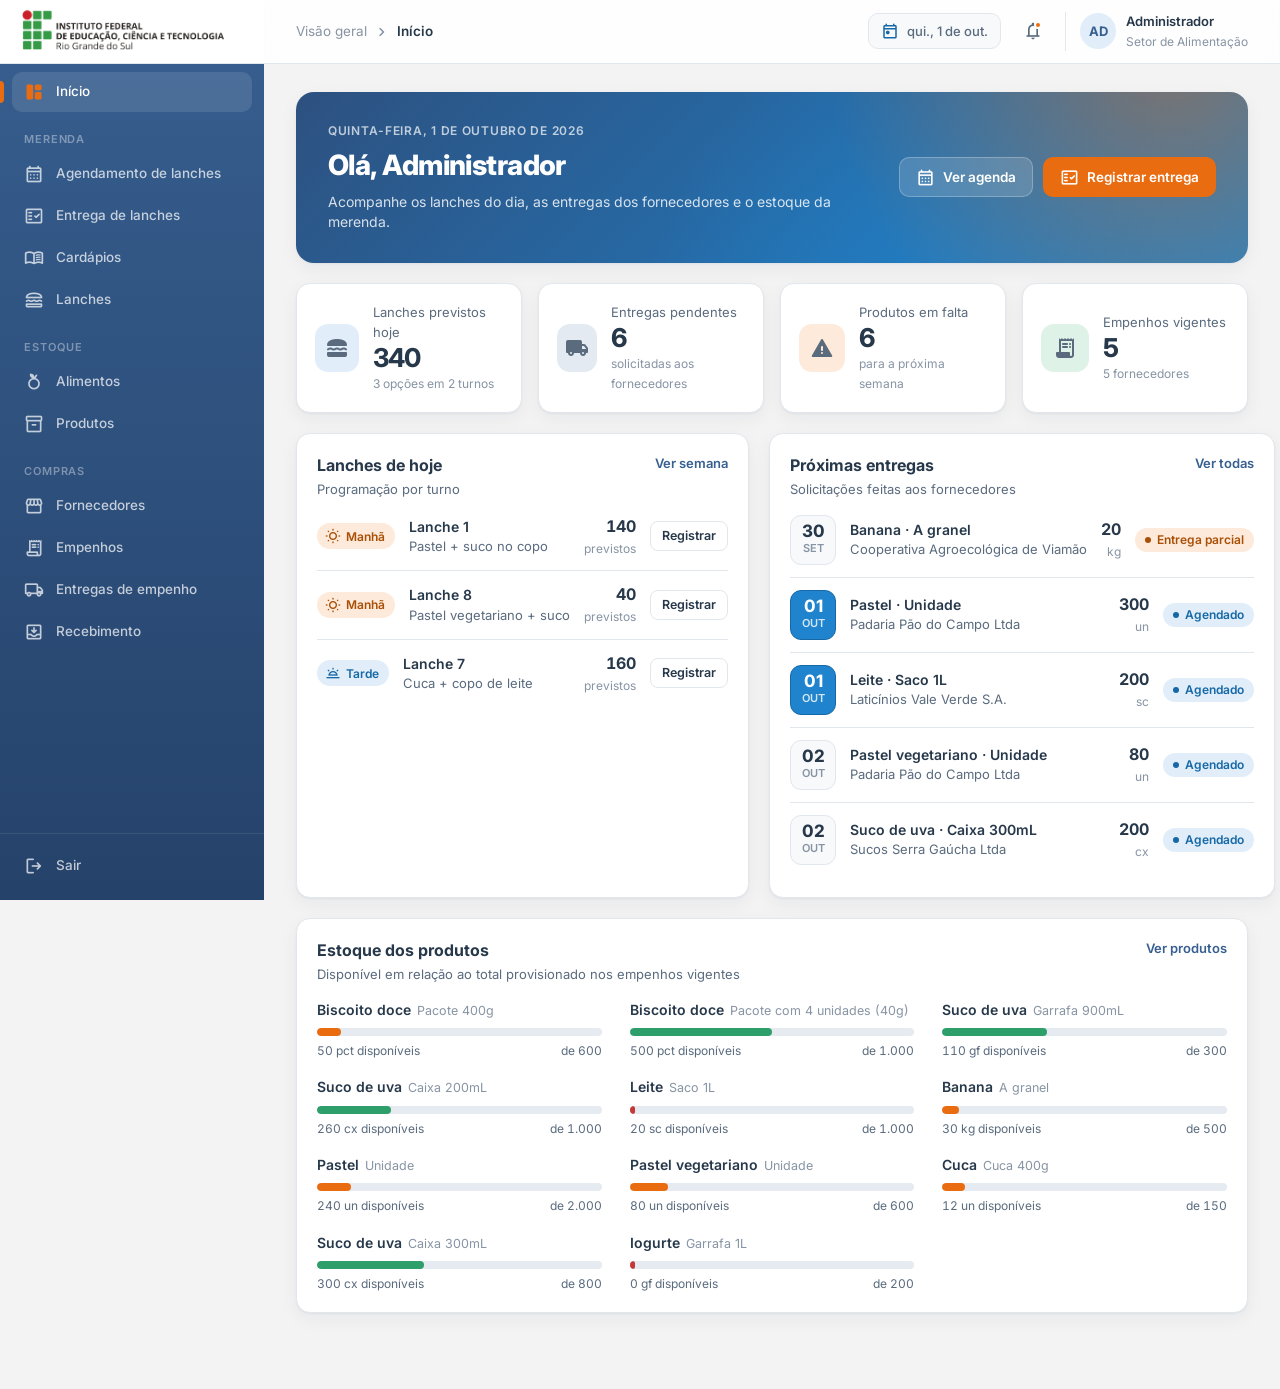
==== commit 082fd49a: "UPD: Cores mudadas" ====
--- a/index.html
+++ b/index.html
@@ -13,13 +13,9 @@
 <body>
 
     <aside class="sidebar">
-        <div class="marca">
-            <div class="marca-icone"><span class="icone">restaurant</span></div>
-            <div>
-                <strong>Merenda Escolar</strong>
-                <small>IFRS · Campus Viamão</small>
-            </div>
-        </div>
+        <a class="marca-logo" href="#inicio">
+            <img src="imagens/Logo-IFRS-cores-sem-fundo-Horizontal.png" alt="Instituto Federal do Rio Grande do Sul">
+        </a>
 
         <nav class="menu">
             <a href="#inicio"><span class="icone">space_dashboard</span>Início</a>
@@ -87,11 +83,11 @@
 
                 <div class="stats">
                     <div class="stat">
-                        <div class="stat-icone verde"><span class="icone">lunch_dining</span></div>
+                        <div class="stat-icone azul"><span class="icone">lunch_dining</span></div>
                         <div><span>Lanches previstos hoje</span><strong id="stat-lanches"></strong><small id="stat-lanches-info"></small></div>
                     </div>
                     <div class="stat">
-                        <div class="stat-icone azul"><span class="icone">local_shipping</span></div>
+                        <div class="stat-icone ardosia"><span class="icone">local_shipping</span></div>
                         <div><span>Entregas pendentes</span><strong id="stat-entregas"></strong><small>solicitadas aos fornecedores</small></div>
                     </div>
                     <div class="stat">
@@ -99,7 +95,7 @@
                         <div><span>Produtos em falta</span><strong id="stat-abaixo"></strong><small>para a próxima semana</small></div>
                     </div>
                     <div class="stat">
-                        <div class="stat-icone roxo"><span class="icone">receipt_long</span></div>
+                        <div class="stat-icone verde"><span class="icone">receipt_long</span></div>
                         <div><span>Empenhos vigentes</span><strong id="stat-empenhos"></strong><small id="stat-empenhos-info"></small></div>
                     </div>
                 </div>
--- a/css/style.css
+++ b/css/style.css
@@ -1,32 +1,39 @@
 :root {
-    --verde-950: #0a2a1f;
-    --verde-900: #0f3a2b;
-    --verde-800: #134c37;
-    --verde-700: #176446;
-    --verde-600: #1d8258;
-    --verde-500: #27a06c;
-    --verde-100: #dff2e8;
-    --verde-50: #f0f8f3;
-    --laranja-600: #c9640c;
-    --laranja-500: #ef8a22;
-    --laranja-100: #fdecd7;
-    --azul-600: #2560c4;
-    --azul-100: #e2ebfa;
+    --azul-escuro: #375F90;
+    --azul-vibrante: #1F84CD;
+    --laranja-queimado: #D86608;
+    --laranja-vivo: #EA6C11;
+    --cinza-claro: #F3F3F3;
+    --azul-950: #1c3250;
+    --azul-900: #25426a;
+    --azul-800: #2d5180;
+    --azul-700: var(--azul-escuro);
+    --azul-600: var(--azul-vibrante);
+    --azul-500: #4499d8;
+    --azul-texto: #1668a6;
+    --azul-100: #e1eef9;
+    --azul-50: #f0f6fc;
+    --ardosia-100: #e4eaf2;
+    --laranja-700: #a94f06;
+    --laranja-600: var(--laranja-queimado);
+    --laranja-500: var(--laranja-vivo);
+    --laranja-100: #fdeadb;
+    --sucesso: #2e9e6b;
+    --sucesso-texto: #1f7a50;
+    --sucesso-100: #dff2e8;
     --vermelho-600: #c63737;
     --vermelho-100: #fae3e3;
-    --roxo-600: #6c45c2;
-    --roxo-100: #ece5fa;
-    --fundo: #f2f5f2;
+    --fundo: var(--cinza-claro);
     --superficie: #ffffff;
-    --superficie-2: #f7f9f7;
-    --borda: #e1e7e2;
-    --borda-forte: #cbd5cd;
-    --texto: #17251e;
-    --texto-2: #56665e;
-    --texto-3: #87958e;
+    --superficie-2: #f7f9fb;
+    --borda: #e2e7ed;
+    --borda-forte: #cad3dd;
+    --texto: #26384A;
+    --texto-2: #5a6b7e;
+    --texto-3: #8794a4;
     --raio: 14px;
-    --sombra: 0 1px 2px rgba(15, 40, 28, .05), 0 6px 18px rgba(15, 40, 28, .04);
-    --sombra-forte: 0 24px 60px rgba(8, 28, 20, .22);
+    --sombra: 0 1px 2px rgba(28, 45, 70, .05), 0 6px 18px rgba(28, 45, 70, .05);
+    --sombra-forte: 0 24px 60px rgba(15, 28, 46, .22);
     --sidebar: 264px;
 }
 
@@ -62,7 +69,7 @@
 }
 
 :focus-visible {
-    outline: 2px solid var(--verde-500);
+    outline: 2px solid var(--azul-500);
     outline-offset: 2px;
 }
 
@@ -90,15 +97,31 @@
     display: flex;
     flex-direction: column;
     color: #fff;
-    background: linear-gradient(180deg, var(--verde-900) 0%, var(--verde-950) 100%);
+    background: linear-gradient(180deg, var(--azul-700) 0%, var(--azul-900) 100%);
     transition: transform .25s ease;
 }
 
+.marca-logo {
+    display: flex;
+    align-items: center;
+    height: 64px;
+    padding: 0 12px;
+    background: var(--superficie);
+    border-bottom: 1px solid var(--borda);
+}
+
+.marca-logo img {
+    display: block;
+    height: 100%;
+    max-width: 100%;
+    object-fit: contain;
+}
+
 .marca {
     display: flex;
     align-items: center;
     gap: 12px;
-    padding: 22px 20px 18px;
+    padding: 20px 20px 10px;
 }
 
 .marca-icone {
@@ -107,8 +130,8 @@
     border-radius: 12px;
     display: grid;
     place-items: center;
-    background: linear-gradient(135deg, var(--laranja-500), #f4a852);
-    box-shadow: 0 6px 16px rgba(239, 138, 34, .35);
+    background: linear-gradient(135deg, var(--laranja-500), #f39a52);
+    box-shadow: 0 6px 16px rgba(234, 108, 17, .35);
 }
 
 .marca-icone .icone {
@@ -195,7 +218,7 @@
     position: fixed;
     inset: 0;
     z-index: 40;
-    background: rgba(6, 20, 14, .45);
+    background: rgba(15, 28, 46, .45);
     opacity: 0;
     pointer-events: none;
     transition: opacity .25s;
@@ -264,7 +287,7 @@
 
 .data-hoje .icone {
     font-size: 18px;
-    color: var(--verde-600);
+    color: var(--azul-texto);
 }
 
 .notificacao {
@@ -298,8 +321,8 @@
     place-items: center;
     font-size: 13px;
     font-weight: 700;
-    color: var(--verde-700);
-    background: var(--verde-100);
+    color: var(--azul-700);
+    background: var(--azul-100);
 }
 
 .usuario strong {
@@ -369,9 +392,9 @@
     border-radius: 18px;
     color: #fff;
     background:
-        radial-gradient(circle at 92% -20%, rgba(239, 138, 34, .45) 0, transparent 38%),
-        radial-gradient(circle at 70% 140%, rgba(39, 160, 108, .55) 0, transparent 45%),
-        linear-gradient(135deg, var(--verde-800), var(--verde-600));
+        radial-gradient(circle at 92% -20%, rgba(234, 108, 17, .45) 0, transparent 38%),
+        radial-gradient(circle at 70% 140%, rgba(31, 132, 205, .55) 0, transparent 45%),
+        linear-gradient(135deg, var(--azul-800), var(--azul-600));
     box-shadow: var(--sombra);
 }
 
@@ -430,11 +453,11 @@
 
 .btn-primario {
     color: #fff;
-    background: var(--verde-600);
+    background: var(--azul-700);
 }
 
 .btn-primario:hover {
-    background: var(--verde-700);
+    background: var(--azul-800);
 }
 
 .btn-destaque {
@@ -510,15 +533,15 @@
 }
 
 .btn-mini:hover {
-    color: var(--verde-700);
-    border-color: var(--verde-500);
-    background: var(--verde-50);
+    color: var(--azul-700);
+    border-color: var(--azul-500);
+    background: var(--azul-50);
 }
 
 .link {
     font-size: 13px;
     font-weight: 600;
-    color: var(--verde-600);
+    color: var(--azul-700);
     text-decoration: none;
     white-space: nowrap;
 }
@@ -609,10 +632,10 @@
     font-variation-settings: "FILL" 1, "wght" 400, "GRAD" 0, "opsz" 24;
 }
 
-.stat-icone.verde { color: var(--verde-700); background: var(--verde-100); }
-.stat-icone.azul { color: var(--azul-600); background: var(--azul-100); }
-.stat-icone.laranja { color: var(--laranja-600); background: var(--laranja-100); }
-.stat-icone.roxo { color: var(--roxo-600); background: var(--roxo-100); }
+.stat-icone.azul { color: var(--azul-texto); background: var(--azul-100); }
+.stat-icone.ardosia { color: var(--azul-700); background: var(--ardosia-100); }
+.stat-icone.laranja { color: var(--laranja-700); background: var(--laranja-100); }
+.stat-icone.verde { color: var(--sucesso-texto); background: var(--sucesso-100); }
 
 .stat span {
     font-size: 13px;
@@ -703,8 +726,8 @@
     font-size: 16px;
 }
 
-.turno-tag.manha { color: var(--laranja-600); background: var(--laranja-100); }
-.turno-tag.tarde { color: var(--azul-600); background: var(--azul-100); }
+.turno-tag.manha { color: var(--laranja-700); background: var(--laranja-100); }
+.turno-tag.tarde { color: var(--azul-texto); background: var(--azul-100); }
 
 .data-bloco {
     width: 46px;
@@ -734,8 +757,8 @@
 
 .data-bloco.hoje {
     color: #fff;
-    border-color: var(--verde-600);
-    background: var(--verde-600);
+    border-color: var(--azul-texto);
+    background: var(--azul-600);
 }
 
 .data-bloco.hoje span {
@@ -777,7 +800,7 @@
     height: 8px;
     border-radius: 99px;
     overflow: hidden;
-    background: #e9efea;
+    background: #e6ebf1;
 }
 
 .barra i {
@@ -786,7 +809,7 @@
     border-radius: 99px;
 }
 
-.barra .ok { background: var(--verde-500); }
+.barra .ok { background: var(--sucesso); }
 .barra .atencao { background: var(--laranja-500); }
 .barra .critico { background: var(--vermelho-600); }
 
@@ -829,11 +852,11 @@
     background: currentColor;
 }
 
-.badge-verde { color: var(--verde-700); background: var(--verde-100); }
-.badge-azul { color: var(--azul-600); background: var(--azul-100); }
-.badge-laranja { color: var(--laranja-600); background: var(--laranja-100); }
+.badge-verde { color: var(--sucesso-texto); background: var(--sucesso-100); }
+.badge-azul { color: var(--azul-texto); background: var(--azul-100); }
+.badge-laranja { color: var(--laranja-700); background: var(--laranja-100); }
 .badge-vermelho { color: var(--vermelho-600); background: var(--vermelho-100); }
-.badge-cinza { color: var(--texto-2); background: #edf0ee; }
+.badge-cinza { color: var(--texto-2); background: #eceff3; }
 
 .busca {
     display: flex;
@@ -860,9 +883,9 @@
 }
 
 .busca:focus-within {
-    border-color: var(--verde-500);
+    border-color: var(--azul-500);
     background: var(--superficie);
-    box-shadow: 0 0 0 3px rgba(39, 160, 108, .14);
+    box-shadow: 0 0 0 3px rgba(31, 132, 205, .14);
 }
 
 .barra-solta .busca {
@@ -895,8 +918,8 @@
 
 .chips button.ativo {
     color: #fff;
-    border-color: var(--verde-900);
-    background: var(--verde-900);
+    border-color: var(--azul-700);
+    background: var(--azul-700);
 }
 
 .tabela-wrap {
@@ -954,7 +977,7 @@
 }
 
 .tabela tbody tr:hover {
-    background: #fafcfa;
+    background: #f9fbfd;
 }
 
 .tabela td strong {
@@ -1012,12 +1035,12 @@
     border-radius: 10px;
     font-size: 12.5px;
     font-weight: 700;
-    color: var(--verde-700);
-    background: var(--verde-100);
-}
-
-.avatar-item.comida { color: var(--laranja-600); background: var(--laranja-100); }
-.avatar-item.bebida { color: var(--azul-600); background: var(--azul-100); }
+    color: var(--azul-700);
+    background: var(--azul-100);
+}
+
+.avatar-item.comida { color: var(--laranja-700); background: var(--laranja-100); }
+.avatar-item.bebida { color: var(--azul-texto); background: var(--azul-100); }
 
 .avatar-item .icone {
     font-size: 20px;
@@ -1082,7 +1105,7 @@
 }
 
 .ponto.agendado { background: var(--azul-600); }
-.ponto.entregue { background: var(--verde-500); }
+.ponto.entregue { background: var(--sucesso); }
 
 .semana {
     display: grid;
@@ -1103,9 +1126,9 @@
 }
 
 .dia.hoje {
-    border-color: var(--verde-500);
-    background: var(--verde-50);
-    box-shadow: 0 0 0 3px rgba(39, 160, 108, .1);
+    border-color: var(--azul-500);
+    background: var(--azul-50);
+    box-shadow: 0 0 0 3px rgba(31, 132, 205, .1);
 }
 
 .dia-topo {
@@ -1137,7 +1160,7 @@
     font-style: normal;
     font-weight: 700;
     color: #fff;
-    background: var(--verde-600);
+    background: var(--azul-600);
 }
 
 .turno h4 {
@@ -1169,7 +1192,7 @@
 }
 
 .lanche-chip.entregue {
-    border-left-color: var(--verde-500);
+    border-left-color: var(--sucesso);
 }
 
 .lanche-chip strong {
@@ -1224,8 +1247,8 @@
 
 .add-lanche:hover,
 .btn-adicionar:hover {
-    color: var(--verde-700);
-    border-color: var(--verde-500);
+    color: var(--azul-700);
+    border-color: var(--azul-500);
     background: var(--superficie);
 }
 
@@ -1267,9 +1290,9 @@
 }
 
 .opcao-agendado.selecionado {
-    border-color: var(--verde-500);
-    background: var(--verde-50);
-    box-shadow: 0 0 0 3px rgba(39, 160, 108, .12);
+    border-color: var(--azul-500);
+    background: var(--azul-50);
+    box-shadow: 0 0 0 3px rgba(31, 132, 205, .12);
 }
 
 .opcao-info {
@@ -1287,7 +1310,7 @@
 }
 
 .status-ok {
-    color: var(--verde-500);
+    color: var(--sucesso);
     font-variation-settings: "FILL" 1, "wght" 400, "GRAD" 0, "opsz" 24;
 }
 
@@ -1309,7 +1332,7 @@
     display: grid;
     place-items: center;
     border-radius: 13px;
-    color: var(--laranja-600);
+    color: var(--laranja-700);
     background: var(--laranja-100);
 }
 
@@ -1387,8 +1410,8 @@
 .input-grande:focus,
 .input-tabela:focus {
     outline: none;
-    border-color: var(--verde-500);
-    box-shadow: 0 0 0 3px rgba(39, 160, 108, .15);
+    border-color: var(--azul-500);
+    box-shadow: 0 0 0 3px rgba(31, 132, 205, .15);
 }
 
 .input-grande:disabled,
@@ -1402,7 +1425,7 @@
 }
 
 .sobra.positiva {
-    color: var(--laranja-600);
+    color: var(--laranja-700);
     font-weight: 700;
 }
 
@@ -1433,7 +1456,7 @@
 }
 
 .aviso-info {
-    color: #1e4f9e;
+    color: var(--azul-700);
     background: var(--azul-100);
 }
 
@@ -1469,7 +1492,7 @@
 
 .cartao:hover {
     transform: translateY(-2px);
-    box-shadow: 0 10px 28px rgba(15, 40, 28, .08);
+    box-shadow: 0 10px 28px rgba(28, 45, 70, .08);
 }
 
 .cartao-topo {
@@ -1497,12 +1520,12 @@
     border-radius: 11px;
     font-size: 13px;
     font-weight: 750;
-    color: var(--verde-700);
-    background: var(--verde-100);
+    color: var(--azul-700);
+    background: var(--azul-100);
 }
 
 .numero.laranja {
-    color: var(--laranja-600);
+    color: var(--laranja-700);
     background: var(--laranja-100);
 }
 
@@ -1589,9 +1612,9 @@
     white-space: nowrap;
 }
 
-.ref-inteiro { color: var(--roxo-600); background: var(--roxo-100); }
-.ref-base { color: var(--azul-600); background: var(--azul-100); }
-.ref-subitens { color: var(--laranja-600); background: var(--laranja-100); }
+.ref-inteiro { color: var(--azul-700); background: var(--ardosia-100); }
+.ref-base { color: var(--azul-texto); background: var(--azul-100); }
+.ref-subitens { color: var(--laranja-700); background: var(--laranja-100); }
 
 .referencias {
     display: grid;
@@ -1629,8 +1652,8 @@
     display: grid;
     place-items: center;
     border-radius: 12px;
-    color: var(--roxo-600);
-    background: var(--roxo-100);
+    color: var(--azul-700);
+    background: var(--ardosia-100);
 }
 
 .empenho-titulo strong {
@@ -1761,8 +1784,8 @@
 .campo select:focus,
 .campo textarea:focus {
     outline: none;
-    border-color: var(--verde-500);
-    box-shadow: 0 0 0 3px rgba(39, 160, 108, .15);
+    border-color: var(--azul-500);
+    box-shadow: 0 0 0 3px rgba(31, 132, 205, .15);
 }
 
 .campo input:disabled,
@@ -1823,13 +1846,13 @@
 }
 
 .segmentado input:checked + span {
-    color: var(--verde-700);
+    color: var(--azul-700);
     background: var(--superficie);
-    box-shadow: 0 1px 3px rgba(15, 40, 28, .12);
+    box-shadow: 0 1px 3px rgba(28, 45, 70, .12);
 }
 
 .segmentado input:focus-visible + span {
-    outline: 2px solid var(--verde-500);
+    outline: 2px solid var(--azul-500);
 }
 
 .dica {
@@ -1837,16 +1860,16 @@
     align-items: flex-start;
     gap: 10px;
     padding: 12px 14px;
-    border: 1px solid var(--verde-100);
+    border: 1px solid var(--azul-100);
     border-radius: 10px;
-    background: var(--verde-50);
+    background: var(--azul-50);
     font-size: 12.5px;
-    color: var(--verde-800);
+    color: var(--azul-800);
 }
 
 .dica .icone {
     font-size: 19px;
-    color: var(--verde-600);
+    color: var(--azul-texto);
 }
 
 .btn-adicionar + .dica {
@@ -1915,7 +1938,7 @@
 }
 
 .modal::backdrop {
-    background: rgba(6, 22, 15, .45);
+    background: rgba(15, 28, 46, .45);
     backdrop-filter: blur(3px);
 }
 
@@ -1976,7 +1999,7 @@
     padding: 13px 18px 13px 14px;
     border-radius: 12px;
     color: #fff;
-    background: var(--verde-950);
+    background: var(--azul-950);
     box-shadow: var(--sombra-forte);
     font-weight: 500;
     opacity: 0;
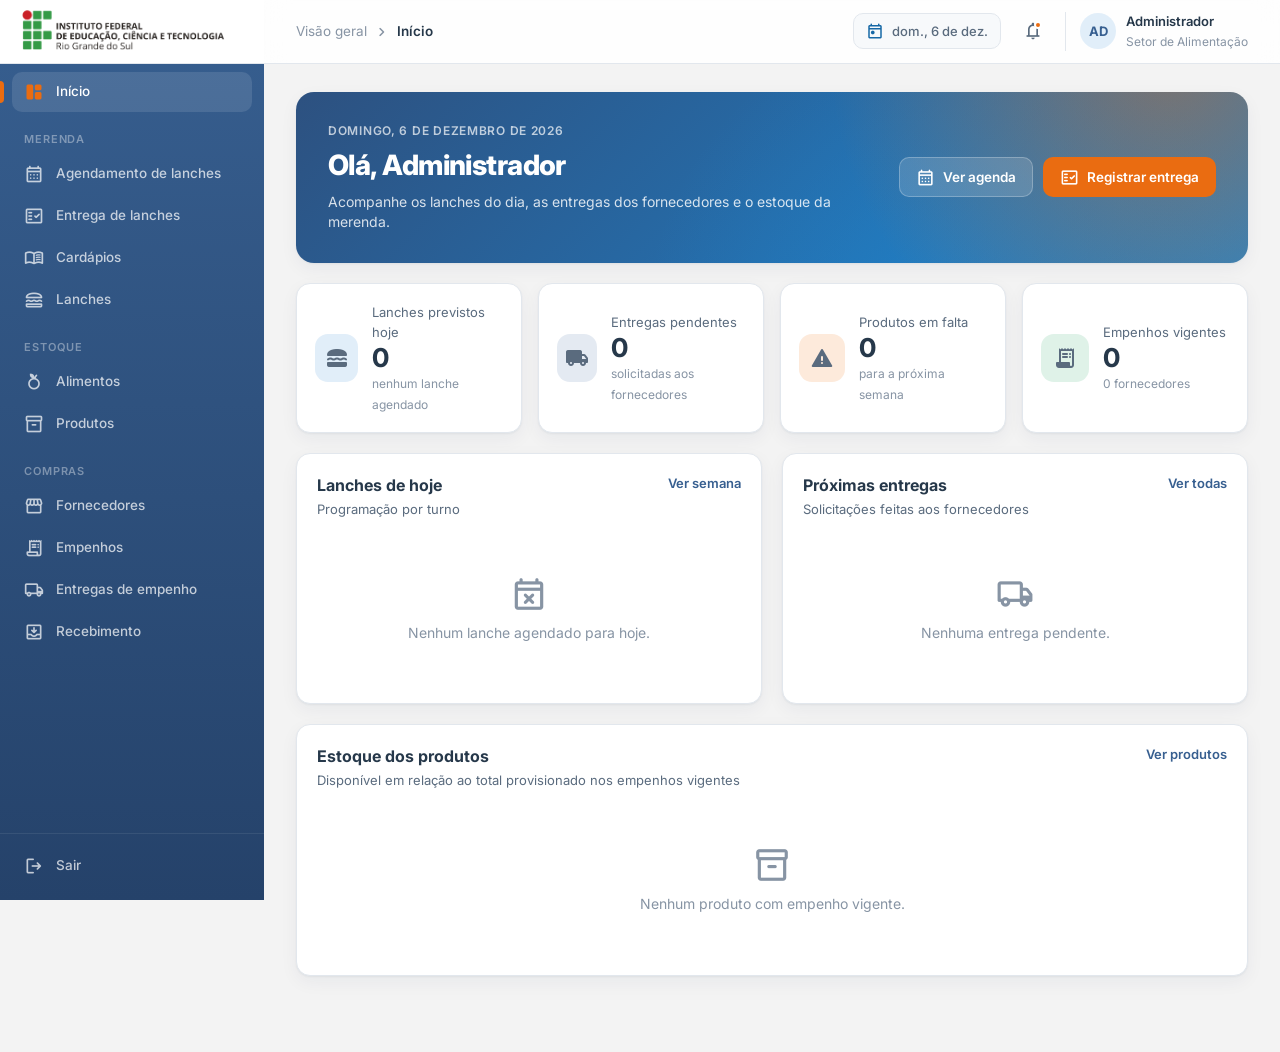
==== commit bf5e26b8: "UPD: Versao com banco de dados" ====
--- a/index.html
+++ b/index.html
@@ -132,7 +132,7 @@
                         <h1>Agendamento de lanches</h1>
                         <p>Programe os lanches de cada dia e turno. Mais de um lanche no mesmo turno vira opção de escolha para os estudantes.</p>
                     </div>
-                    <button class="btn btn-primario" data-modal="modal-agendamento"><span class="icone">add</span>Agendar lanche</button>
+                    <button class="btn btn-primario" data-novo="lanche_agendado"><span class="icone">add</span>Agendar lanche</button>
                 </div>
 
                 <div class="card">
@@ -155,13 +155,13 @@
                     <div class="card-topo">
                         <div>
                             <h3>Previsão de produtos</h3>
-                            <p>Quantidade necessária para a semana de <span id="previsao-periodo"></span>, comparada ao estoque e ao saldo dos empenhos</p>
+                            <p>Quantidade calculada a partir dos lanches agendados para a semana de <span id="previsao-periodo"></span>. O estoque previsto soma as entregas a receber e desconta os lanches agendados até lá.</p>
                         </div>
                     </div>
                     <div class="tabela-wrap tabela-embutida">
                         <table class="tabela">
                             <thead>
-                                <tr><th>Produto</th><th class="num">Necessário</th><th class="num">Em estoque</th><th class="num">Saldo em empenho</th><th>Situação</th><th></th></tr>
+                                <tr><th>Produto</th><th class="num">Necessário</th><th class="num">Estoque previsto</th><th class="num">Saldo a solicitar</th><th>Situação</th><th></th></tr>
                             </thead>
                             <tbody id="tabela-necessidade"></tbody>
                         </table>
@@ -206,7 +206,7 @@
                         <h1>Cardápios</h1>
                         <p>Combinações de alimentos com a quantidade expressa na unidade base de cada alimento.</p>
                     </div>
-                    <button class="btn btn-primario" data-modal="modal-cardapio"><span class="icone">add</span>Novo cardápio</button>
+                    <button class="btn btn-primario" data-novo="cardapio"><span class="icone">add</span>Novo cardápio</button>
                 </div>
                 <div class="cartoes" id="lista-cardapios"></div>
             </section>
@@ -217,7 +217,7 @@
                         <h1>Lanches</h1>
                         <p>Cada lanche define exatamente quais produtos serão entregues e de que forma.</p>
                     </div>
-                    <button class="btn btn-primario" data-modal="modal-lanche"><span class="icone">add</span>Novo lanche</button>
+                    <button class="btn btn-primario" data-novo="lanche"><span class="icone">add</span>Novo lanche</button>
                 </div>
 
                 <div class="referencias">
@@ -235,7 +235,7 @@
                         <h1>Alimentos</h1>
                         <p>Cadastro genérico dos alimentos que compõem os cardápios.</p>
                     </div>
-                    <button class="btn btn-primario" data-modal="modal-alimento"><span class="icone">add</span>Novo alimento</button>
+                    <button class="btn btn-primario" data-novo="alimento"><span class="icone">add</span>Novo alimento</button>
                 </div>
 
                 <div class="card" data-filtragem>
@@ -243,8 +243,8 @@
                         <label class="busca"><span class="icone">search</span><input type="search" placeholder="Buscar alimento"></label>
                         <div class="chips">
                             <button class="ativo" data-filtro="">Todos</button>
-                            <button data-filtro="Comida">Comida</button>
-                            <button data-filtro="Bebida">Bebida</button>
+                            <button data-filtro="comida">Comida</button>
+                            <button data-filtro="bebida">Bebida</button>
                         </div>
                     </div>
                     <div class="tabela-wrap tabela-embutida">
@@ -264,7 +264,7 @@
                         <h1>Produtos</h1>
                         <p>Apresentações concretas dos alimentos, com embalagem, subitens e estoque.</p>
                     </div>
-                    <button class="btn btn-primario" data-modal="modal-produto"><span class="icone">add</span>Novo produto</button>
+                    <button class="btn btn-primario" data-novo="produto"><span class="icone">add</span>Novo produto</button>
                 </div>
 
                 <div class="card" data-filtragem>
@@ -272,8 +272,8 @@
                         <label class="busca"><span class="icone">search</span><input type="search" placeholder="Buscar produto"></label>
                         <div class="chips">
                             <button class="ativo" data-filtro="">Todos</button>
-                            <button data-filtro="Comida">Comida</button>
-                            <button data-filtro="Bebida">Bebida</button>
+                            <button data-filtro="comida">Comida</button>
+                            <button data-filtro="bebida">Bebida</button>
                         </div>
                     </div>
                     <div class="tabela-wrap tabela-embutida">
@@ -293,7 +293,7 @@
                         <h1>Fornecedores</h1>
                         <p>Empresas com contrato de empenho firmado com o campus.</p>
                     </div>
-                    <button class="btn btn-primario" data-modal="modal-fornecedor"><span class="icone">add</span>Novo fornecedor</button>
+                    <button class="btn btn-primario" data-novo="fornecedor"><span class="icone">add</span>Novo fornecedor</button>
                 </div>
 
                 <div class="card" data-filtragem>
@@ -317,7 +317,7 @@
                         <h1>Empenhos</h1>
                         <p>Contratos informados pelo setor de compras, com os itens e quantidades empenhadas.</p>
                     </div>
-                    <button class="btn btn-primario" data-modal="modal-empenho"><span class="icone">add</span>Registrar empenho</button>
+                    <button class="btn btn-primario" data-novo="empenho"><span class="icone">add</span>Registrar empenho</button>
                 </div>
 
                 <div data-filtragem>
@@ -339,7 +339,7 @@
                         <h1>Entregas de empenho</h1>
                         <p>Solicitações de entrega feitas aos fornecedores a partir do saldo dos empenhos.</p>
                     </div>
-                    <button class="btn btn-primario" data-modal="modal-agenda-empenho"><span class="icone">add</span>Solicitar entrega</button>
+                    <button class="btn btn-primario" data-novo="agenda_entrega_empenho"><span class="icone">add</span>Solicitar entrega</button>
                 </div>
 
                 <div class="card" data-filtragem>
@@ -368,7 +368,7 @@
                 <div class="pagina-topo">
                     <div>
                         <h1>Recebimento de produtos</h1>
-                        <p>Confirme as entregas feitas pelos fornecedores. O estoque disponível é atualizado com a quantidade recebida.</p>
+                        <p>Confirme as entregas feitas pelos fornecedores. O estoque disponível é atualizado com a quantidade recebida. Se uma entrega parcial não for completada, finalize a solicitação para devolver o restante ao saldo do empenho.</p>
                     </div>
                 </div>
 
@@ -393,245 +393,246 @@
     </div>
 
     <dialog class="modal" id="modal-agendamento">
-        <form method="dialog">
+        <form method="dialog" data-tabela="lanche_agendado">
+            <input type="hidden" name="id">
             <header class="modal-topo">
                 <div><h2>Agendar lanche</h2><p>Escolha o dia, o turno e o lanche que será servido.</p></div>
                 <button type="button" class="btn-icone" data-fechar><span class="icone">close</span></button>
             </header>
             <div class="modal-corpo">
                 <div class="campos">
-                    <label class="campo"><span>Data</span><input type="date" value="2026-10-05"></label>
+                    <label class="campo"><span>Data</span><input type="date" name="data" required></label>
                     <div class="campo">
                         <span>Turno</span>
                         <div class="segmentado">
-                            <label><input type="radio" name="turno-agendamento" checked><span>Manhã</span></label>
-                            <label><input type="radio" name="turno-agendamento"><span>Tarde</span></label>
-                        </div>
-                    </div>
-                    <label class="campo campo-largo"><span>Lanche</span><select data-opcoes="lanches"></select></label>
-                    <label class="campo"><span>Quantidade prevista</span><input type="number" min="1" placeholder="Ex.: 140"></label>
+                            <label><input type="radio" name="turno" value="manha" checked><span>Manhã</span></label>
+                            <label><input type="radio" name="turno" value="tarde"><span>Tarde</span></label>
+                        </div>
+                    </div>
+                    <label class="campo campo-largo"><span>Lanche</span><select name="fk_lanche" data-opcoes="lanches" required></select></label>
+                    <label class="campo"><span>Quantidade prevista</span><input type="number" name="quant_prevista" min="1" step="1" placeholder="Ex.: 140" required></label>
                     <label class="campo"><span>Situação</span><input type="text" value="Agendado" disabled></label>
-                    <label class="campo campo-largo"><span>Observações</span><textarea rows="3" placeholder="Opcional"></textarea></label>
+                    <label class="campo campo-largo"><span>Observações</span><textarea name="observacoes" rows="3" placeholder="Opcional"></textarea></label>
                     <div class="dica campo-largo"><span class="icone">lightbulb</span><p>Para oferecer duas opções no mesmo turno, agende outro lanche com a mesma data e turno.</p></div>
                 </div>
             </div>
             <footer class="modal-rodape">
-                <button type="button" class="btn btn-fantasma" data-fechar>Cancelar</button>
-                <button class="btn btn-primario" data-toast="Lanche agendado">Salvar agendamento</button>
+                <button type="button" class="btn btn-perigo" data-excluir="lanche_agendado" hidden><span class="icone">delete</span>Excluir</button>
+                <button type="button" class="btn btn-fantasma" data-fechar>Cancelar</button>
+                <button class="btn btn-primario">Salvar agendamento</button>
             </footer>
         </form>
     </dialog>
 
     <dialog class="modal" id="modal-cardapio">
-        <form method="dialog">
+        <form method="dialog" data-tabela="cardapio">
+            <input type="hidden" name="id">
             <header class="modal-topo">
                 <div><h2>Cardápio</h2><p>Monte a lista de alimentos e a quantidade de cada um.</p></div>
                 <button type="button" class="btn-icone" data-fechar><span class="icone">close</span></button>
             </header>
             <div class="modal-corpo">
                 <div class="campos">
-                    <label class="campo campo-largo"><span>Nome</span><input type="text" placeholder="Ex.: Banana, biscoito e leite"></label>
-                    <label class="campo campo-largo"><span>Descrição</span><input type="text" placeholder="Opcional"></label>
+                    <label class="campo campo-largo"><span>Nome</span><input type="text" name="nome" placeholder="Ex.: Banana, biscoito e leite" required></label>
+                    <label class="campo campo-largo"><span>Descrição</span><input type="text" name="descricao" placeholder="Opcional"></label>
                 </div>
                 <div class="itens-titulo"><h4>Itens de alimento</h4><span>Quantidade na unidade base do alimento</span></div>
                 <div class="itens-form">
-                    <div class="linha-item">
-                        <label class="campo"><span>Alimento</span><select data-opcoes="alimentos"></select></label>
-                        <label class="campo"><span>Quantidade</span><input type="number" step="0.01" min="0" placeholder="Ex.: 0,25"></label>
+                    <div class="linha-item cardapio">
+                        <label class="campo"><span>Alimento</span><select data-campo="fk_alimento" data-opcoes="alimentos" required></select></label>
+                        <label class="campo"><span>Quantidade</span><input type="number" data-campo="quant" step="any" min="0.001" placeholder="Ex.: 0,25" required></label>
+                        <label class="campo"><span>Descrição</span><input type="text" data-campo="descricao" placeholder="Opcional"></label>
                         <button type="button" class="btn-icone" data-remover title="Remover"><span class="icone">delete</span></button>
                     </div>
-                    <div class="linha-item">
-                        <label class="campo"><span>Alimento</span><select data-opcoes="alimentos"></select></label>
-                        <label class="campo"><span>Quantidade</span><input type="number" step="0.01" min="0" placeholder="Ex.: 0,25"></label>
-                        <button type="button" class="btn-icone" data-remover title="Remover"><span class="icone">delete</span></button>
-                    </div>
                 </div>
                 <button type="button" class="btn-adicionar" data-adicionar><span class="icone">add</span>Adicionar item</button>
             </div>
             <footer class="modal-rodape">
-                <button type="button" class="btn btn-fantasma" data-fechar>Cancelar</button>
-                <button class="btn btn-primario" data-toast="Cardápio salvo">Salvar cardápio</button>
+                <button type="button" class="btn btn-perigo" data-excluir="cardapio" hidden><span class="icone">delete</span>Excluir</button>
+                <button type="button" class="btn btn-fantasma" data-fechar>Cancelar</button>
+                <button class="btn btn-primario">Salvar cardápio</button>
             </footer>
         </form>
     </dialog>
 
     <dialog class="modal modal-largo" id="modal-lanche">
-        <form method="dialog">
+        <form method="dialog" data-tabela="lanche">
+            <input type="hidden" name="id">
             <header class="modal-topo">
                 <div><h2>Lanche</h2><p>Defina os produtos que serão entregues a partir de um cardápio.</p></div>
                 <button type="button" class="btn-icone" data-fechar><span class="icone">close</span></button>
             </header>
             <div class="modal-corpo">
                 <div class="campos">
-                    <label class="campo"><span>Cardápio</span><select data-opcoes="cardapios"></select></label>
-                    <label class="campo"><span>Descrição</span><input type="text" placeholder="Ex.: Pastel + suco em caixinha"></label>
+                    <label class="campo"><span>Cardápio</span><select name="fk_cardapio" data-opcoes="cardapios" required onchange="filtrarProdutosLanche(this.form)"></select></label>
+                    <label class="campo"><span>Descrição</span><input type="text" name="descricao" placeholder="Ex.: Pastel + suco em caixinha"></label>
                 </div>
                 <div class="itens-titulo"><h4>Itens do lanche</h4><span>Produto e forma de consumo</span></div>
                 <div class="itens-form">
                     <div class="linha-item lanche">
-                        <label class="campo"><span>Produto</span><select data-opcoes="produtos"></select></label>
-                        <label class="campo"><span>Referência</span><select><option>Inteiro</option><option>Unidade base</option><option>Subitens</option></select></label>
-                        <label class="campo"><span>Quantidade</span><input type="number" step="0.01" min="0" placeholder="Ex.: 1"></label>
-                        <label class="campo"><span>Conversão</span><input type="number" min="1" placeholder="Auto"></label>
+                        <label class="campo"><span>Produto</span><select data-campo="fk_produto" required disabled onchange="ajustarReferencia(this.closest('.linha-item'))"></select></label>
+                        <label class="campo"><span>Referência</span><select data-campo="referencia_consumo" onchange="ajustarReferencia(this.closest('.linha-item'))"><option value="inteiro">Inteiro</option><option value="unidade_base">Unidade base</option><option value="subitens">Subitens</option></select></label>
+                        <label class="campo"><span>Quantidade</span><input type="number" data-campo="quant_consumida" step="any" min="0.001" placeholder="Ex.: 1" required></label>
+                        <label class="campo"><span>Conversão</span><input type="number" data-campo="conversao_subitens" step="any" min="1" placeholder="Auto" disabled></label>
                         <button type="button" class="btn-icone" data-remover title="Remover"><span class="icone">delete</span></button>
                     </div>
-                    <div class="linha-item lanche">
-                        <label class="campo"><span>Produto</span><select data-opcoes="produtos"></select></label>
-                        <label class="campo"><span>Referência</span><select><option>Inteiro</option><option>Unidade base</option><option>Subitens</option></select></label>
-                        <label class="campo"><span>Quantidade</span><input type="number" step="0.01" min="0" placeholder="Ex.: 1"></label>
-                        <label class="campo"><span>Conversão</span><input type="number" min="1" placeholder="Auto"></label>
-                        <button type="button" class="btn-icone" data-remover title="Remover"><span class="icone">delete</span></button>
-                    </div>
                 </div>
                 <button type="button" class="btn-adicionar" data-adicionar><span class="icone">add</span>Adicionar item</button>
-                <div class="dica"><span class="icone">info</span><p>A conversão só é usada em subitens. Deixe em branco para usar a quantidade de subitens cadastrada no produto.</p></div>
-            </div>
-            <footer class="modal-rodape">
-                <button type="button" class="btn btn-fantasma" data-fechar>Cancelar</button>
-                <button class="btn btn-primario" data-toast="Lanche salvo">Salvar lanche</button>
+                <div class="dica"><span class="icone">info</span><p>Só aparecem produtos dos alimentos do cardápio escolhido. A conversão só é usada em subitens: deixe em branco para usar a quantidade de subitens cadastrada no produto.</p></div>
+            </div>
+            <footer class="modal-rodape">
+                <button type="button" class="btn btn-perigo" data-excluir="lanche" hidden><span class="icone">delete</span>Excluir</button>
+                <button type="button" class="btn btn-fantasma" data-fechar>Cancelar</button>
+                <button class="btn btn-primario">Salvar lanche</button>
             </footer>
         </form>
     </dialog>
 
     <dialog class="modal" id="modal-alimento">
-        <form method="dialog">
+        <form method="dialog" data-tabela="alimento">
+            <input type="hidden" name="id">
             <header class="modal-topo">
                 <div><h2>Alimento</h2><p>Entidade genérica usada na montagem dos cardápios.</p></div>
                 <button type="button" class="btn-icone" data-fechar><span class="icone">close</span></button>
             </header>
             <div class="modal-corpo">
                 <div class="campos">
-                    <label class="campo campo-largo"><span>Nome</span><input type="text" placeholder="Ex.: Banana"></label>
-                    <label class="campo campo-largo"><span>Descrição</span><input type="text" placeholder="Ex.: Banana prata"></label>
+                    <label class="campo campo-largo"><span>Nome</span><input type="text" name="nome" placeholder="Ex.: Banana" required></label>
+                    <label class="campo campo-largo"><span>Descrição</span><input type="text" name="descricao" placeholder="Ex.: Banana prata"></label>
                     <div class="campo">
                         <span>Natureza</span>
                         <div class="segmentado">
-                            <label><input type="radio" name="natureza" checked><span>Comida</span></label>
-                            <label><input type="radio" name="natureza"><span>Bebida</span></label>
+                            <label><input type="radio" name="natureza" value="comida" checked><span>Comida</span></label>
+                            <label><input type="radio" name="natureza" value="bebida"><span>Bebida</span></label>
                         </div>
                     </div>
                     <label class="campo">
                         <span>Grupo alimentar</span>
-                        <select><option>Fruta</option><option>Panifício</option><option>Laticínio</option><option>Suco</option><option>Cereal</option><option>Outro</option></select>
+                        <select name="grupo"><option value="fruta">Fruta</option><option value="panifício">Panifício</option><option value="laticínio">Laticínio</option><option value="suco">Suco</option><option value="cereal">Cereal</option><option value="outro">Outro</option></select>
                     </label>
                     <label class="campo">
                         <span>Unidade de medida base</span>
-                        <select><option>Quilograma (Kg)</option><option>Grama (g)</option><option>Litro (L)</option><option>Mililitro (mL)</option><option>Unidade (un)</option><option>Dúzia (dz)</option></select>
+                        <select name="fk_unidade_medida" data-opcoes="unidades" required></select>
                     </label>
                 </div>
             </div>
             <footer class="modal-rodape">
                 <button type="button" class="btn btn-fantasma" data-fechar>Cancelar</button>
-                <button class="btn btn-primario" data-toast="Alimento salvo">Salvar alimento</button>
+                <button class="btn btn-primario">Salvar alimento</button>
             </footer>
         </form>
     </dialog>
 
     <dialog class="modal" id="modal-produto">
-        <form method="dialog">
+        <form method="dialog" data-tabela="produto">
+            <input type="hidden" name="id">
             <header class="modal-topo">
                 <div><h2>Produto</h2><p>Apresentação concreta de um alimento adquirido.</p></div>
                 <button type="button" class="btn-icone" data-fechar><span class="icone">close</span></button>
             </header>
             <div class="modal-corpo">
                 <div class="campos">
-                    <label class="campo"><span>Alimento</span><select data-opcoes="alimentos"></select></label>
+                    <label class="campo"><span>Alimento</span><select name="fk_alimento" data-opcoes="alimentos" required onchange="mostrarUnidade(this)"></select></label>
                     <label class="campo">
                         <span>Embalagem</span>
-                        <select><option>Unidade (un)</option><option>Pacote (pct)</option><option>Caixa (cx)</option><option>Garrafa (gf)</option><option>Saco (sc)</option><option>Quilo (kg)</option></select>
+                        <select name="embalagem"><option value="un">Unidade (un)</option><option value="pct">Pacote (pct)</option><option value="cx">Caixa (cx)</option><option value="gf">Garrafa (gf)</option><option value="sc">Saco (sc)</option><option value="kg">Quilo (kg)</option></select>
                     </label>
-                    <label class="campo campo-largo"><span>Descrição</span><input type="text" placeholder="Ex.: Pacote 400g"></label>
-                    <label class="campo"><span>Quantidade unitária base</span><span class="input-sufixo"><input type="number" step="0.01" min="0" placeholder="0,4"><em>Kg</em></span></label>
-                    <label class="campo"><span>Estoque atual</span><input type="number" min="0" placeholder="0"></label>
-                    <label class="campo"><span>Quantidade de subitens</span><input type="number" min="0" placeholder="Ex.: 40"></label>
-                    <label class="campo"><span>Nome do subitem</span><input type="text" placeholder="Ex.: biscoitos"></label>
-                    <div class="dica campo-largo"><span class="icone">lightbulb</span><p>Um pacote de biscoito de 400g tem quantidade unitária base 0,4 Kg e aproximadamente 40 subitens.</p></div>
-                </div>
-            </div>
-            <footer class="modal-rodape">
-                <button type="button" class="btn btn-fantasma" data-fechar>Cancelar</button>
-                <button class="btn btn-primario" data-toast="Produto salvo">Salvar produto</button>
+                    <label class="campo campo-largo"><span>Descrição</span><input type="text" name="descricao" placeholder="Ex.: Pacote 400g" required></label>
+                    <label class="campo"><span>Quantidade unitária base</span><span class="input-sufixo"><input type="number" name="quant_unit_base" step="any" min="0.001" placeholder="0,4" required><em id="produto-unidade">—</em></span></label>
+                    <label class="campo"><span>Estoque atual</span><input type="number" name="total_estoque" step="any" min="0" placeholder="0"></label>
+                    <label class="campo"><span>Quantidade de subitens</span><input type="number" name="quant_subitens" step="any" min="1" placeholder="Ex.: 40"></label>
+                    <label class="campo"><span>Nome do subitem</span><input type="text" name="nome_subitem" placeholder="Ex.: biscoitos"></label>
+                    <div class="dica campo-largo"><span class="icone">lightbulb</span><p>Um pacote de biscoito de 400g tem quantidade unitária base 0,4 Kg e aproximadamente 40 subitens. O estoque aumenta sozinho a cada recebimento e diminui a cada entrega de lanche; edite aqui só para corrigir.</p></div>
+                </div>
+            </div>
+            <footer class="modal-rodape">
+                <button type="button" class="btn btn-fantasma" data-fechar>Cancelar</button>
+                <button class="btn btn-primario">Salvar produto</button>
             </footer>
         </form>
     </dialog>
 
     <dialog class="modal" id="modal-fornecedor">
-        <form method="dialog">
+        <form method="dialog" data-tabela="fornecedor">
+            <input type="hidden" name="id">
             <header class="modal-topo">
                 <div><h2>Fornecedor</h2><p>Empresa com contrato de empenho firmado.</p></div>
                 <button type="button" class="btn-icone" data-fechar><span class="icone">close</span></button>
             </header>
             <div class="modal-corpo">
                 <div class="campos">
-                    <label class="campo campo-largo"><span>Razão social</span><input type="text" placeholder="Ex.: Padaria Pão do Campo Ltda"></label>
-                    <label class="campo"><span>CNPJ</span><input type="text" placeholder="00.000.000/0000-00"></label>
-                    <label class="campo"><span>Telefone</span><input type="tel" placeholder="(51) 0000-0000"></label>
-                    <label class="campo campo-largo"><span>E-mail</span><input type="email" placeholder="contato@empresa.com.br"></label>
-                </div>
-            </div>
-            <footer class="modal-rodape">
-                <button type="button" class="btn btn-fantasma" data-fechar>Cancelar</button>
-                <button class="btn btn-primario" data-toast="Fornecedor salvo">Salvar fornecedor</button>
+                    <label class="campo campo-largo"><span>Razão social</span><input type="text" name="nome" placeholder="Ex.: Padaria Pão do Campo Ltda" required></label>
+                    <label class="campo"><span>CNPJ</span><input type="text" name="cnpj" placeholder="00.000.000/0000-00" required></label>
+                    <label class="campo"><span>Telefone</span><input type="tel" name="telefone" placeholder="(51) 0000-0000"></label>
+                    <label class="campo campo-largo"><span>E-mail</span><input type="email" name="email" placeholder="contato@empresa.com.br"></label>
+                </div>
+            </div>
+            <footer class="modal-rodape">
+                <button type="button" class="btn btn-fantasma" data-fechar>Cancelar</button>
+                <button class="btn btn-primario">Salvar fornecedor</button>
             </footer>
         </form>
     </dialog>
 
     <dialog class="modal" id="modal-empenho">
-        <form method="dialog">
+        <form method="dialog" data-tabela="empenho">
+            <input type="hidden" name="id">
             <header class="modal-topo">
                 <div><h2>Empenho</h2><p>Lance o contrato informado pelo setor de compras.</p></div>
                 <button type="button" class="btn-icone" data-fechar><span class="icone">close</span></button>
             </header>
             <div class="modal-corpo">
                 <div class="campos">
-                    <label class="campo"><span>Número do empenho</span><input type="text" placeholder="Ex.: 2026NE000106"></label>
-                    <label class="campo"><span>Fornecedor</span><select data-opcoes="fornecedores"></select></label>
-                    <label class="campo"><span>Data inicial</span><input type="date"></label>
-                    <label class="campo"><span>Data final</span><input type="date"></label>
+                    <label class="campo"><span>Número do empenho</span><input type="text" name="sigla" placeholder="Ex.: 2026NE000106" required></label>
+                    <label class="campo"><span>Fornecedor</span><select name="fk_fornecedor" data-opcoes="fornecedores" required></select></label>
+                    <label class="campo"><span>Data inicial</span><input type="date" name="data_inicial" required></label>
+                    <label class="campo"><span>Data final</span><input type="date" name="data_final" required></label>
                 </div>
                 <div class="itens-titulo"><h4>Itens empenhados</h4><span>Esses itens entram no estoque provisionado</span></div>
                 <div class="itens-form">
                     <div class="linha-item">
-                        <label class="campo"><span>Produto</span><select data-opcoes="produtos"></select></label>
-                        <label class="campo"><span>Quantidade empenhada</span><input type="number" min="0" placeholder="Ex.: 1000"></label>
+                        <label class="campo"><span>Produto</span><select data-campo="fk_produto" data-opcoes="produtos" required></select></label>
+                        <label class="campo"><span>Quantidade empenhada</span><input type="number" data-campo="quant_empenhada" step="any" min="0.001" placeholder="Ex.: 1000" required></label>
                         <button type="button" class="btn-icone" data-remover title="Remover"><span class="icone">delete</span></button>
                     </div>
                 </div>
                 <button type="button" class="btn-adicionar" data-adicionar><span class="icone">add</span>Adicionar item</button>
             </div>
             <footer class="modal-rodape">
-                <button type="button" class="btn btn-fantasma" data-fechar>Cancelar</button>
-                <button class="btn btn-primario" data-toast="Empenho registrado">Salvar empenho</button>
+                <button type="button" class="btn btn-perigo" data-excluir="empenho" hidden><span class="icone">delete</span>Excluir</button>
+                <button type="button" class="btn btn-fantasma" data-fechar>Cancelar</button>
+                <button class="btn btn-primario">Salvar empenho</button>
             </footer>
         </form>
     </dialog>
 
     <dialog class="modal" id="modal-agenda-empenho">
-        <form method="dialog">
+        <form method="dialog" data-tabela="agenda_entrega_empenho">
+            <input type="hidden" name="id">
             <header class="modal-topo">
                 <div><h2>Solicitar entrega</h2><p>Agende a entrega de um item do empenho com o fornecedor.</p></div>
                 <button type="button" class="btn-icone" data-fechar><span class="icone">close</span></button>
             </header>
             <div class="modal-corpo">
                 <div class="campos">
-                    <label class="campo campo-largo"><span>Empenho</span><select data-opcoes="empenhos"></select></label>
-                    <label class="campo campo-largo"><span>Produto</span><select data-opcoes="produtos"></select></label>
-                    <label class="campo"><span>Quantidade solicitada</span><input type="number" min="1" placeholder="Ex.: 300"></label>
-                    <label class="campo"><span>Data prevista de entrega</span><input type="date"></label>
-                    <label class="campo campo-largo"><span>Observação</span><textarea rows="2" placeholder="Opcional"></textarea></label>
-                    <div class="dica campo-largo"><span class="icone">info</span><p>A data da solicitação é registrada automaticamente e o estado inicial é “Agendado”.</p></div>
-                </div>
-            </div>
-            <footer class="modal-rodape">
-                <button type="button" class="btn btn-fantasma" data-fechar>Cancelar</button>
-                <button class="btn btn-primario" data-toast="Entrega solicitada">Solicitar entrega</button>
-            </footer>
-        </form>
-    </dialog>
-
-    <div class="toast" id="toast"><span class="icone">check_circle</span><span id="toast-texto"></span></div>
-
-    <script src="js/dados.js"></script>
+                    <label class="campo campo-largo"><span>Empenho</span><select name="fk_empenho" data-opcoes="empenhos" required onchange="preencherItensEmpenho(this.form)"></select></label>
+                    <label class="campo campo-largo"><span>Item do empenho</span><select name="fk_item_empenho" required disabled onchange="limitarQuantidade(this.form)"></select></label>
+                    <label class="campo"><span>Quantidade solicitada</span><input name="quant_solicitada" type="number" step="any" min="0.001" placeholder="Ex.: 300" required></label>
+                    <label class="campo"><span>Data prevista de entrega</span><input type="date" name="data_prevista_entrega" required></label>
+                    <label class="campo campo-largo"><span>Observação</span><textarea name="observacao" rows="2" placeholder="Opcional"></textarea></label>
+                    <div class="dica campo-largo"><span class="icone">info</span><p>A quantidade não pode passar do saldo do item que ainda não foi solicitado. A data da solicitação é registrada automaticamente e o estado inicial é “Agendado”.</p></div>
+                </div>
+            </div>
+            <footer class="modal-rodape">
+                <button type="button" class="btn btn-fantasma" data-fechar>Cancelar</button>
+                <button class="btn btn-primario">Solicitar entrega</button>
+            </footer>
+        </form>
+    </dialog>
+
+    <div class="toast" id="toast"><span class="icone" id="toast-icone">check_circle</span><span id="toast-texto"></span></div>
+
+    <script src="js/db.js"></script>
     <script src="js/app.js"></script>
 </body>
 </html>
--- a/css/style.css
+++ b/css/style.css
@@ -1254,7 +1254,7 @@
 
 .entrega-layout {
     display: grid;
-    grid-template-columns: 300px 1fr;
+    grid-template-columns: 300px minmax(0, 1fr);
     gap: 20px;
     align-items: start;
 }
@@ -1405,6 +1405,11 @@
     border-radius: 8px;
     text-align: right;
     font-variant-numeric: tabular-nums;
+}
+
+.input-tabela.input-texto {
+    width: 140px;
+    text-align: left;
 }
 
 .input-grande:focus,
@@ -1729,6 +1734,7 @@
 .recebimento-acoes {
     display: flex;
     justify-content: flex-end;
+    gap: 10px;
     margin-top: 16px;
 }
 
@@ -1794,6 +1800,11 @@
     background: var(--superficie-2);
 }
 
+.campo select:disabled {
+    color: var(--texto-2);
+    background-color: var(--superficie-2);
+}
+
 .input-sufixo {
     position: relative;
     display: block;
@@ -1907,6 +1918,10 @@
 
 .linha-item.lanche {
     grid-template-columns: 2fr 1.2fr .8fr .8fr auto;
+}
+
+.linha-item.cardapio {
+    grid-template-columns: 1.6fr .8fr 1.6fr auto;
 }
 
 .linha-item .btn-icone {
@@ -2018,6 +2033,63 @@
     transform: none;
 }
 
+/* Estados vazios, exclusão e erros (dados vindos do banco) */
+.cartoes > .vazio,
+.recebimentos > .vazio,
+.estoque-grade > .vazio {
+    grid-column: 1 / -1;
+}
+
+.tabela tbody tr.linha-vazia:hover {
+    background: none;
+}
+
+button.lanche-chip {
+    width: 100%;
+    font: inherit;
+    color: inherit;
+    text-align: left;
+    cursor: pointer;
+    transition: border-color .15s, background .15s;
+}
+
+button.lanche-chip:hover {
+    border-top-color: var(--borda-forte);
+    border-right-color: var(--borda-forte);
+    border-bottom-color: var(--borda-forte);
+    background: var(--superficie-2);
+}
+
+.modal-rodape {
+    flex-wrap: wrap;
+}
+
+.btn-perigo {
+    margin-right: auto;
+    color: var(--vermelho-600);
+    background: var(--superficie);
+    border-color: var(--borda);
+}
+
+.btn-perigo:hover {
+    background: var(--vermelho-100);
+    border-color: var(--vermelho-100);
+}
+
+.aviso-erro {
+    margin-top: 16px;
+    color: var(--vermelho-600);
+    background: var(--vermelho-100);
+}
+
+.toast {
+    max-width: min(480px, calc(100vw - 48px));
+}
+
+.toast.erro .icone {
+    color: #ff9d9d;
+}
+
 @media (max-width: 1200px) {
     .stats {
         grid-template-columns: repeat(2, 1fr);
@@ -2130,7 +2202,8 @@
 
     .campos,
     .linha-item,
-    .linha-item.lanche {
+    .linha-item.lanche,
+    .linha-item.cardapio {
         grid-template-columns: 1fr;
     }
 
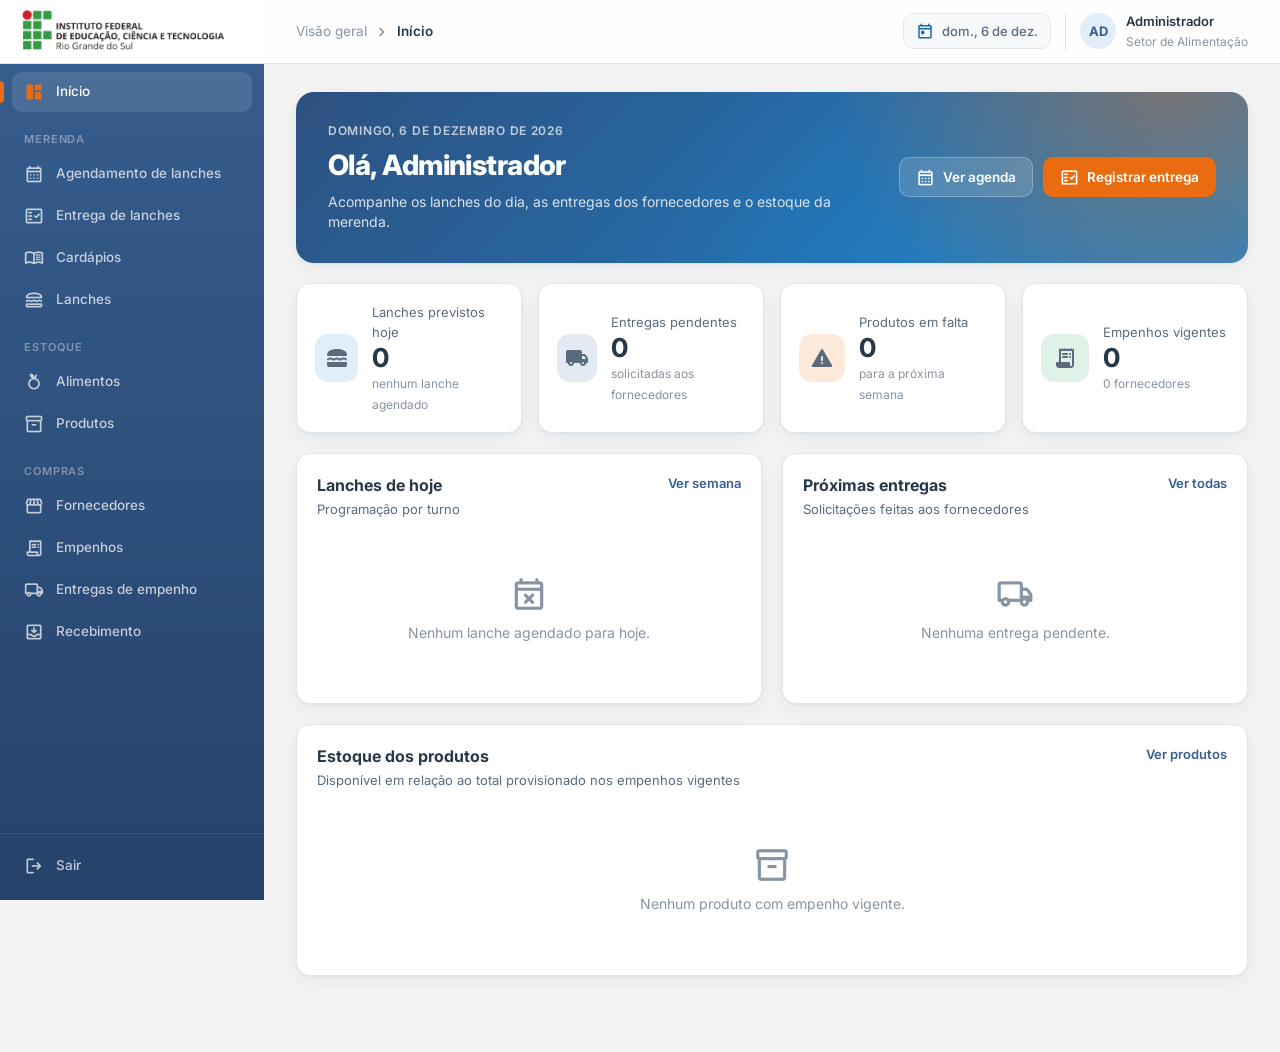
==== commit 7a687100: "UPD: Erros consertados" ====
--- a/index.html
+++ b/index.html
@@ -55,7 +55,6 @@
             </div>
             <div class="topo-acoes">
                 <div class="data-hoje"><span class="icone">today</span><span id="data-hoje"></span></div>
-                <button class="btn-icone notificacao"><span class="icone">notifications</span><i></i></button>
                 <div class="usuario">
                     <div class="avatar">AD</div>
                     <div class="usuario-info">
@@ -439,8 +438,8 @@
                 <div class="itens-titulo"><h4>Itens de alimento</h4><span>Quantidade na unidade base do alimento</span></div>
                 <div class="itens-form">
                     <div class="linha-item cardapio">
-                        <label class="campo"><span>Alimento</span><select data-campo="fk_alimento" data-opcoes="alimentos" required></select></label>
-                        <label class="campo"><span>Quantidade</span><input type="number" data-campo="quant" step="any" min="0.001" placeholder="Ex.: 0,25" required></label>
+                        <label class="campo"><span>Alimento</span><select data-campo="fk_alimento" data-opcoes="alimentos" required onchange="mostrarUnidadeLinha(this)"></select></label>
+                        <label class="campo"><span>Quantidade <i class="unidade-campo" data-unidade></i></span><input type="number" data-campo="quant" step="any" min="0.001" placeholder="Ex.: 0,25" required></label>
                         <label class="campo"><span>Descrição</span><input type="text" data-campo="descricao" placeholder="Opcional"></label>
                         <button type="button" class="btn-icone" data-remover title="Remover"><span class="icone">delete</span></button>
                     </div>
@@ -472,7 +471,7 @@
                     <div class="linha-item lanche">
                         <label class="campo"><span>Produto</span><select data-campo="fk_produto" required disabled onchange="ajustarReferencia(this.closest('.linha-item'))"></select></label>
                         <label class="campo"><span>Referência</span><select data-campo="referencia_consumo" onchange="ajustarReferencia(this.closest('.linha-item'))"><option value="inteiro">Inteiro</option><option value="unidade_base">Unidade base</option><option value="subitens">Subitens</option></select></label>
-                        <label class="campo"><span>Quantidade</span><input type="number" data-campo="quant_consumida" step="any" min="0.001" placeholder="Ex.: 1" required></label>
+                        <label class="campo"><span>Quantidade <i class="unidade-campo" data-unidade></i></span><input type="number" data-campo="quant_consumida" step="any" min="0.001" placeholder="Ex.: 1" required></label>
                         <label class="campo"><span>Conversão</span><input type="number" data-campo="conversao_subitens" step="any" min="1" placeholder="Auto" disabled></label>
                         <button type="button" class="btn-icone" data-remover title="Remover"><span class="icone">delete</span></button>
                     </div>
@@ -562,9 +561,9 @@
             <div class="modal-corpo">
                 <div class="campos">
                     <label class="campo campo-largo"><span>Razão social</span><input type="text" name="nome" placeholder="Ex.: Padaria Pão do Campo Ltda" required></label>
-                    <label class="campo"><span>CNPJ</span><input type="text" name="cnpj" placeholder="00.000.000/0000-00" required></label>
-                    <label class="campo"><span>Telefone</span><input type="tel" name="telefone" placeholder="(51) 0000-0000"></label>
-                    <label class="campo campo-largo"><span>E-mail</span><input type="email" name="email" placeholder="contato@empresa.com.br"></label>
+                    <label class="campo"><span>CNPJ</span><input type="text" name="cnpj" placeholder="00.000.000/0000-00" maxlength="18" pattern="[0-9A-Za-z]{2}\.[0-9A-Za-z]{3}\.[0-9A-Za-z]{3}/[0-9A-Za-z]{4}-[0-9]{2}" title="CNPJ com 14 caracteres, como 00.000.000/0000-00" data-mascara="cnpj" autocomplete="off" required></label>
+                    <label class="campo"><span>Telefone</span><input type="tel" name="telefone" placeholder="(51) 0000-0000" maxlength="15" pattern="\([1-9][0-9]\) [0-9]{4,5}-[0-9]{4}" title="Telefone com DDD, como (51) 3333-4444" data-mascara="telefone" inputmode="tel"></label>
+                    <label class="campo campo-largo"><span>E-mail</span><input type="email" name="email" placeholder="contato@empresa.com.br" maxlength="120" pattern="[^@\s]+@[^@\s]+\.[^@\s]{2,}" title="E-mail como nome@empresa.com.br"></label>
                 </div>
             </div>
             <footer class="modal-rodape">
@@ -585,7 +584,7 @@
                 <div class="campos">
                     <label class="campo"><span>Número do empenho</span><input type="text" name="sigla" placeholder="Ex.: 2026NE000106" required></label>
                     <label class="campo"><span>Fornecedor</span><select name="fk_fornecedor" data-opcoes="fornecedores" required></select></label>
-                    <label class="campo"><span>Data inicial</span><input type="date" name="data_inicial" required></label>
+                    <label class="campo"><span>Data inicial</span><input type="date" name="data_inicial" required oninput="this.form.elements.data_final.min = this.value"></label>
                     <label class="campo"><span>Data final</span><input type="date" name="data_final" required></label>
                 </div>
                 <div class="itens-titulo"><h4>Itens empenhados</h4><span>Esses itens entram no estoque provisionado</span></div>
--- a/css/style.css
+++ b/css/style.css
@@ -290,21 +290,6 @@
     color: var(--azul-texto);
 }
 
-.notificacao {
-    position: relative;
-}
-
-.notificacao i {
-    position: absolute;
-    top: 8px;
-    right: 9px;
-    width: 8px;
-    height: 8px;
-    border-radius: 50%;
-    background: var(--laranja-500);
-    border: 2px solid #fff;
-}
-
 .usuario {
     display: flex;
     align-items: center;
@@ -1835,11 +1820,15 @@
 }
 
 .segmentado label {
+    position: relative;
     flex: 1;
 }
 
 .segmentado input {
     position: absolute;
+    inset: 0;
+    width: 100%;
+    height: 100%;
     opacity: 0;
     pointer-events: none;
 }
@@ -1857,9 +1846,9 @@
 }
 
 .segmentado input:checked + span {
-    color: var(--azul-700);
-    background: var(--superficie);
-    box-shadow: 0 1px 3px rgba(28, 45, 70, .12);
+    color: #fff;
+    background: var(--azul-700);
+    box-shadow: 0 1px 3px rgba(28, 45, 70, .2);
 }
 
 .segmentado input:focus-visible + span {
@@ -1936,6 +1925,8 @@
 .modal {
     width: min(620px, calc(100% - 32px));
     max-height: calc(100vh - 48px);
+    max-height: calc(100dvh - 48px);
+    overflow: hidden;
     margin: auto;
     border: none;
     border-radius: 18px;
@@ -1966,6 +1957,7 @@
     display: flex;
     flex-direction: column;
     max-height: calc(100vh - 48px);
+    max-height: calc(100dvh - 48px);
 }
 
 .modal-topo {
@@ -2033,6 +2025,16 @@
     transform: none;
 }
 
+/* Itens de grade podem encolher abaixo do texto que contêm (o texto quebra ou vira "…") */
+.grade-2 > *,
+.entrega-layout > *,
+.recebimentos > *,
+.cartoes > *,
+.stats > *,
+.estoque-grade > * {
+    min-width: 0;
+}
+
 /* Estados vazios, exclusão e erros (dados vindos do banco) */
 .cartoes > .vazio,
 .recebimentos > .vazio,
@@ -2076,6 +2078,16 @@
     border-color: var(--vermelho-100);
 }
 
+.unidade-campo {
+    font-style: normal;
+    font-weight: 500;
+    color: var(--texto-3);
+}
+
+.unidade-campo:not(:empty)::before {
+    content: "em ";
+}
+
 .aviso-erro {
     margin-top: 16px;
     color: var(--vermelho-600);
@@ -2244,4 +2256,37 @@
         right: 16px;
         bottom: 16px;
     }
-}
+
+    .semana-nav {
+        flex-wrap: wrap;
+        width: 100%;
+    }
+
+    .semana-nav strong {
+        flex: 1;
+        min-width: 0;
+    }
+
+    .semana-nav .btn {
+        flex-basis: 100%;
+        margin-left: 0;
+    }
+
+    .recebimento-acoes {
+        flex-wrap: wrap;
+    }
+
+    .recebimento-acoes .btn {
+        flex: 1 1 100%;
+    }
+
+    .modal {
+        width: calc(100% - 24px);
+    }
+
+    .modal,
+    .modal form {
+        max-height: calc(100vh - 24px);
+        max-height: calc(100dvh - 24px);
+    }
+}
